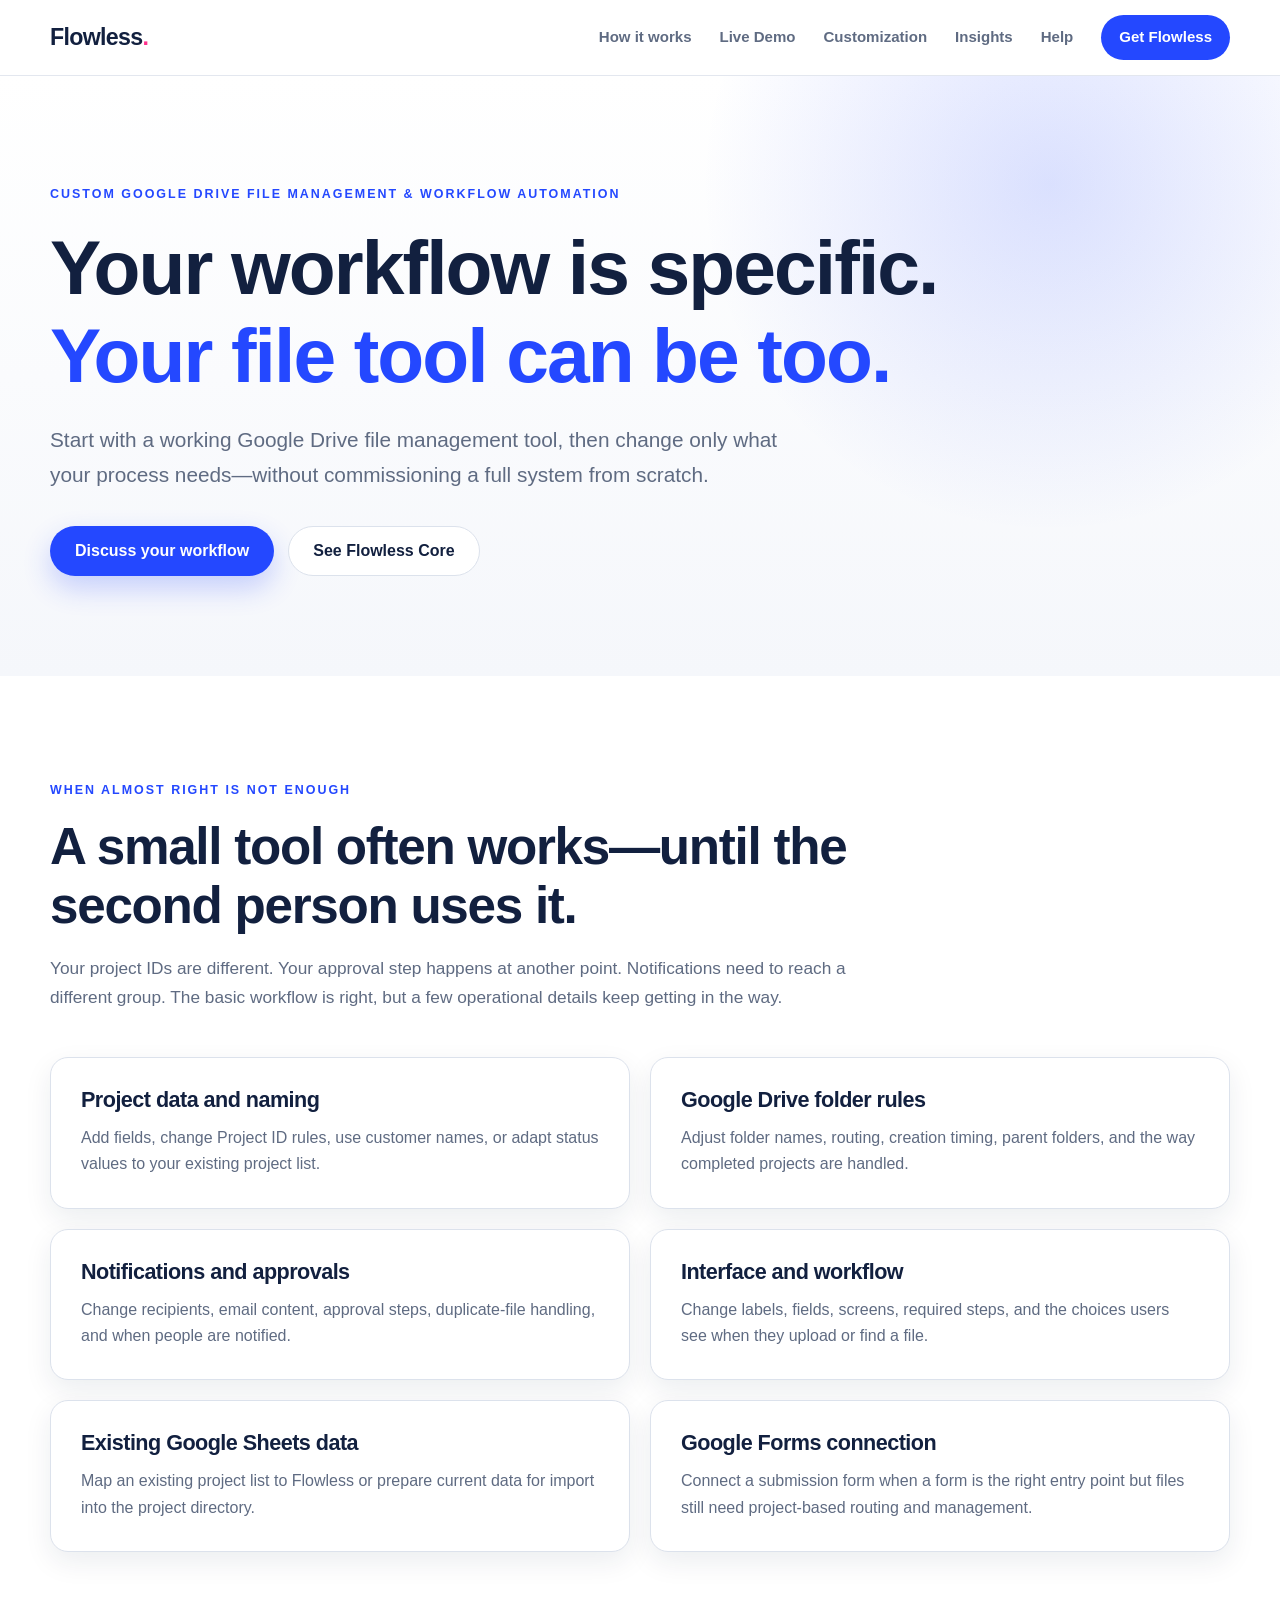
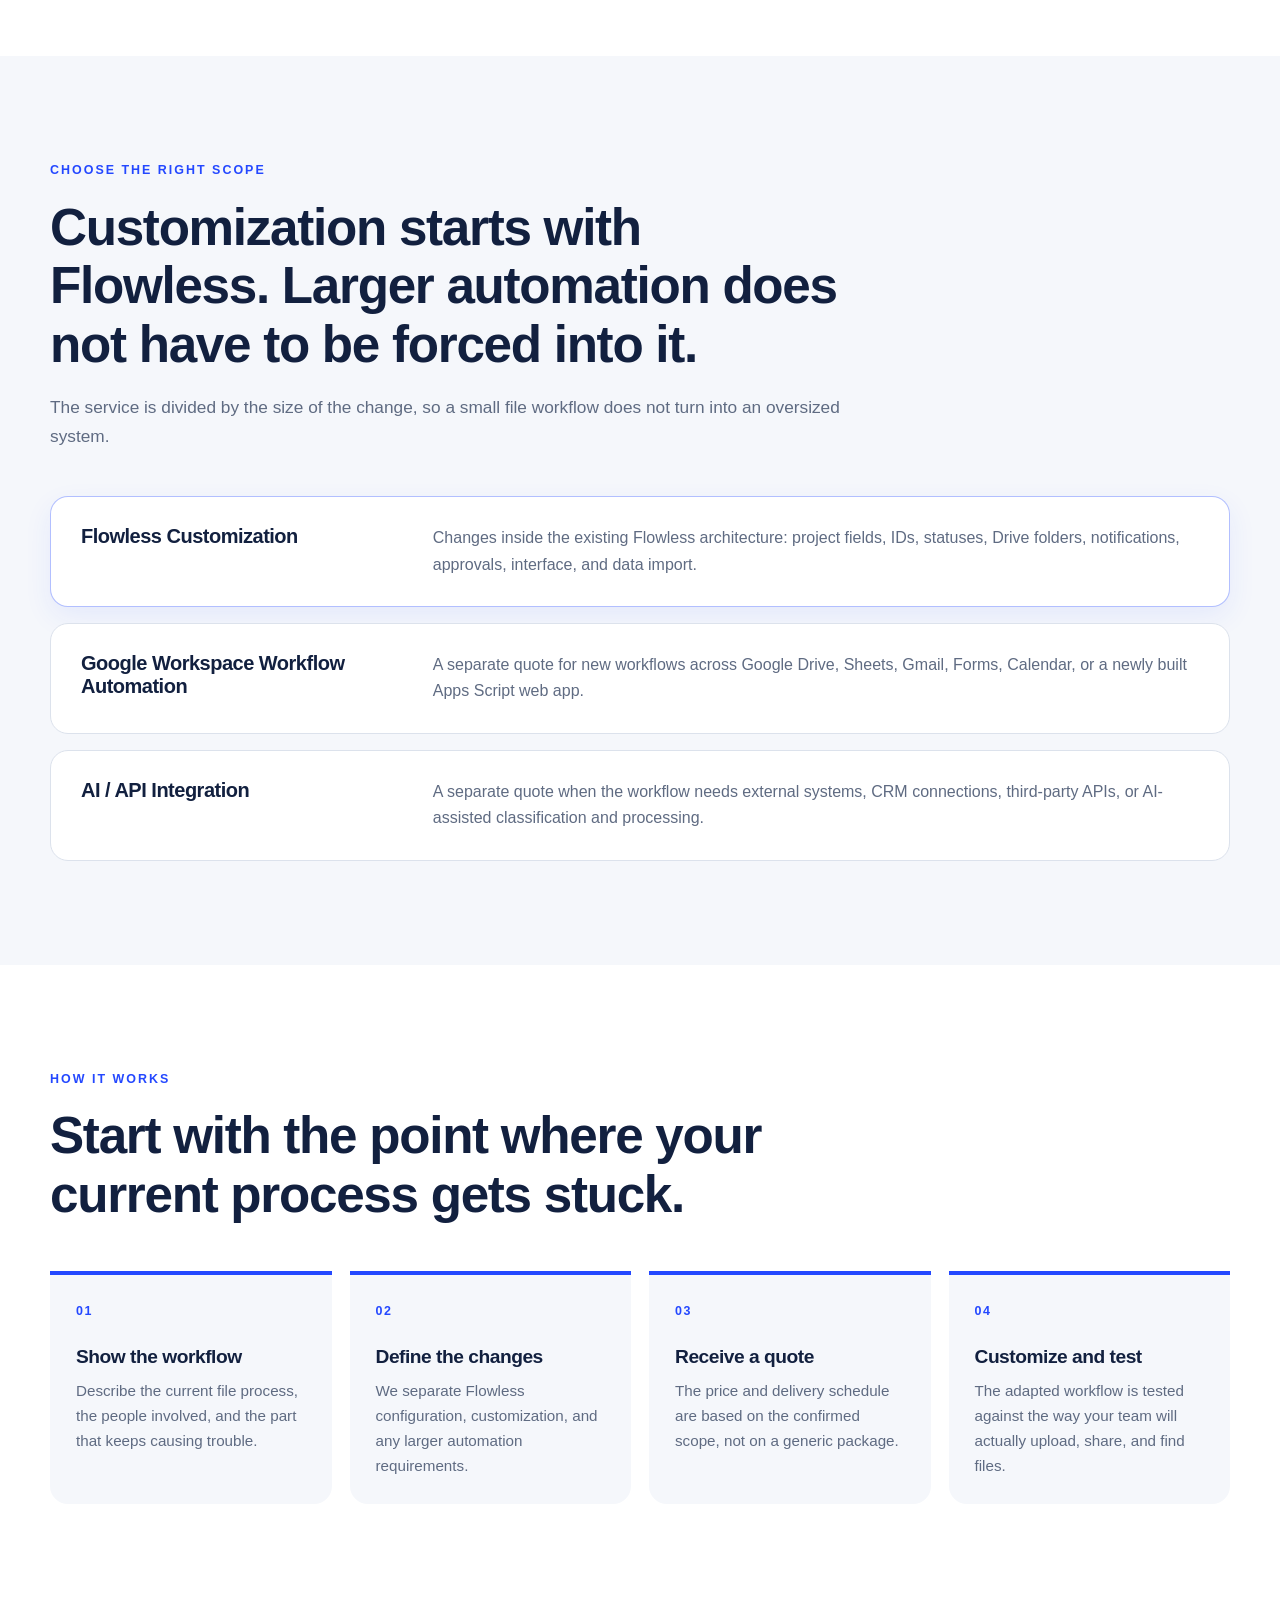
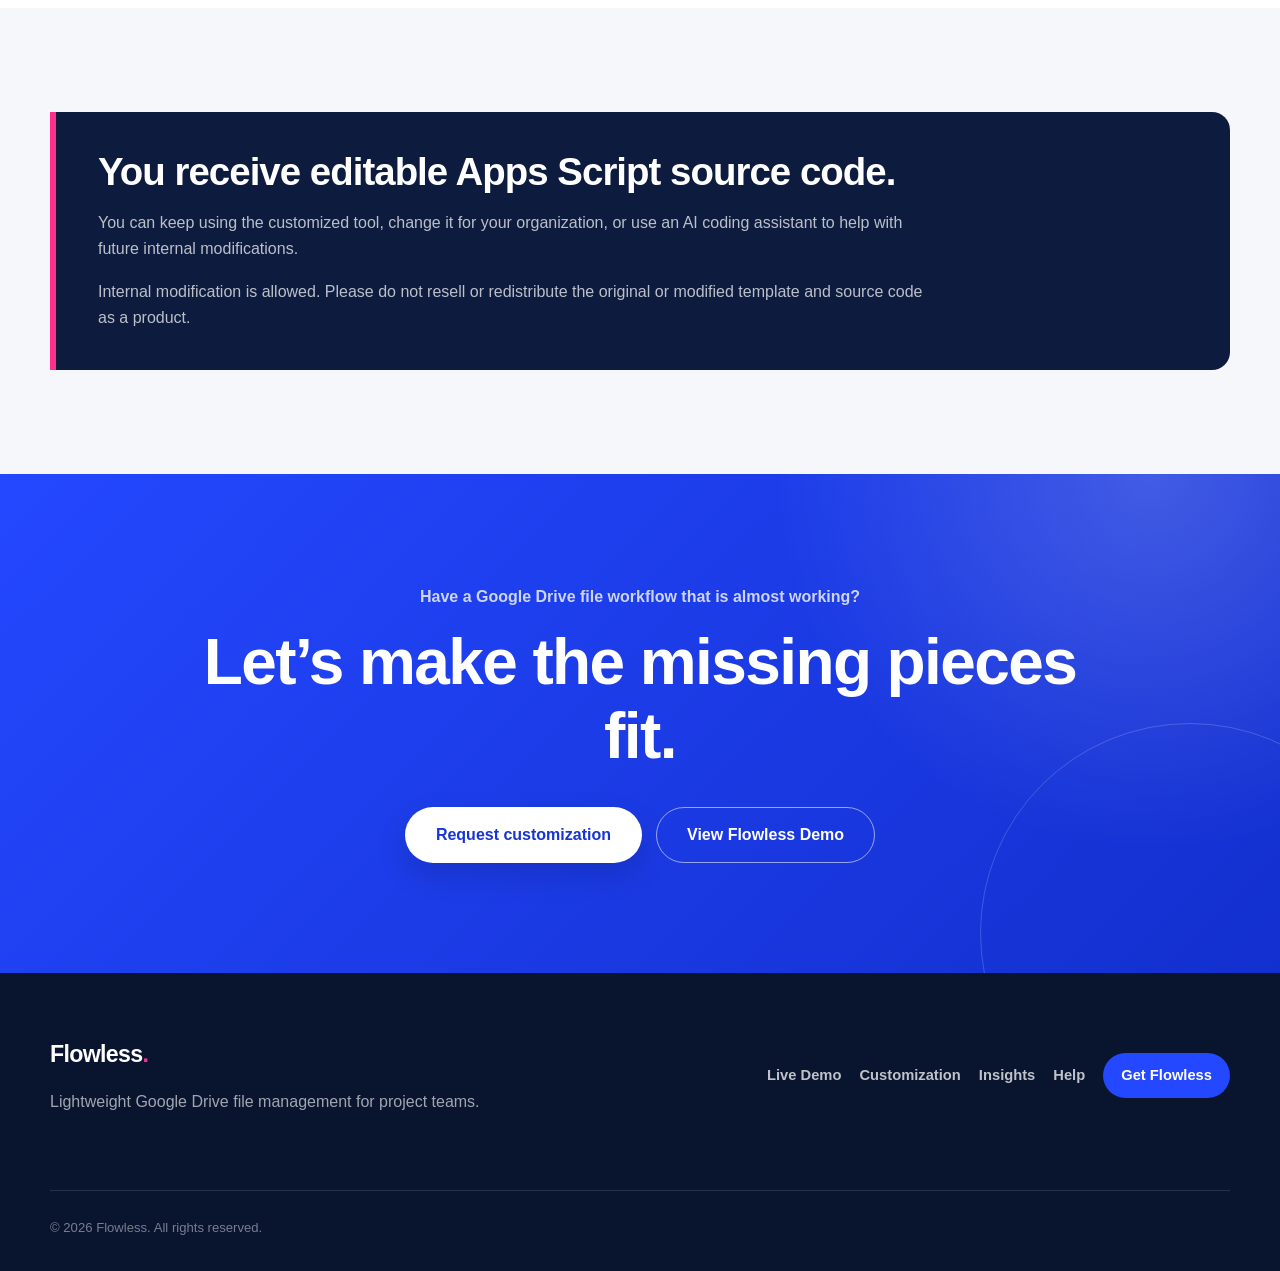
==== customization/index.html @ b099390b "Update index.html" ====
<!DOCTYPE html>
<html lang="en">
<head>
  <meta charset="UTF-8">
  <meta name="viewport" content="width=device-width, initial-scale=1.0">
  <meta name="description" content="Customize Flowless for your project IDs, folder structure, approval steps, notifications, and Google Workspace file workflow.">
  <meta property="og:title" content="Google Drive File Management Customization | Flowless">
  <meta property="og:description" content="Start with a working Google Drive file management tool and adapt it to the way your team works.">
  <meta property="og:type" content="website">
  <meta property="og:url" content="https://dq-9.github.io/flowless-site/customization/">
  <meta property="og:image" content="https://dq-9.github.io/flowless-site/images/og-image.png">
  <meta name="twitter:card" content="summary_large_image">
  <meta name="twitter:title" content="Google Drive File Management Customization | Flowless">
  <meta name="twitter:description" content="Adapt Flowless to your project data, folder rules, notifications, and approval steps.">
  <meta name="twitter:image" content="https://dq-9.github.io/flowless-site/images/og-image.png">
  <link rel="canonical" href="https://dq-9.github.io/flowless-site/customization/">
  <link rel="stylesheet" href="../css/style.css">
  <link rel="icon" type="image/png" sizes="32x32" href="../images/favicon-32.png">
  <link rel="icon" type="image/png" sizes="16x16" href="../images/favicon-16.png">
  <title>Custom Google Drive File Management &amp; Workflow Automation | Flowless</title>
</head>
<body>
  <header class="site-header">
    <div class="container header-inner">
      <a class="site-logo" href="../" aria-label="Flowless home">Flowless</a>
      <nav class="site-nav" aria-label="Main navigation">
        <a href="../#how-it-works">How it works</a>
        <a href="../demo/">Live Demo</a>
        <a href="./" aria-current="page">Customization</a>
        <a href="../insights/one-place-to-upload/">Insights</a>
        <a href="../help/">Help</a>
        <a class="nav-cta" href="https://flowlessapp.gumroad.com/l/flowless-v1" target="_blank" rel="noopener noreferrer">Get Flowless</a>
      </nav>
    </div>
  </header>

  <main>
    <section class="custom-hero">
      <div class="container">
        <p class="eyebrow">Custom Google Drive File Management &amp; Workflow Automation</p>
        <h1>Your workflow is specific.<br><span>Your file tool can be too.</span></h1>
        <p class="custom-hero-copy">
          Start with a working Google Drive file management tool, then change only what your process needs—without commissioning a full system from scratch.
        </p>
        <div class="hero-actions">
          <a class="button button-primary" href="https://docs.google.com/forms/d/e/1FAIpQLSenA9XQhorL8AsXYXGXHHgdKC8vaj6UW8YOBI3whgvIZ4mY9Q/viewform?usp=publish-editor" target="_blank" rel="noopener noreferrer">Discuss your workflow</a>
          <a class="button button-secondary" href="../#features">See Flowless Core</a>
        </div>
      </div>
    </section>

    <section class="custom-section">
      <div class="container">
        <div class="custom-intro">
          <p class="section-label">When almost right is not enough</p>
          <h2>A small tool often works—until the second person uses it.</h2>
          <p>
            Your project IDs are different. Your approval step happens at another point. Notifications need to reach a different group. The basic workflow is right, but a few operational details keep getting in the way.
          </p>
        </div>

        <div class="custom-grid">
          <article class="custom-card">
            <h3>Project data and naming</h3>
            <p>Add fields, change Project ID rules, use customer names, or adapt status values to your existing project list.</p>
          </article>
          <article class="custom-card">
            <h3>Google Drive folder rules</h3>
            <p>Adjust folder names, routing, creation timing, parent folders, and the way completed projects are handled.</p>
          </article>
          <article class="custom-card">
            <h3>Notifications and approvals</h3>
            <p>Change recipients, email content, approval steps, duplicate-file handling, and when people are notified.</p>
          </article>
          <article class="custom-card">
            <h3>Interface and workflow</h3>
            <p>Change labels, fields, screens, required steps, and the choices users see when they upload or find a file.</p>
          </article>
          <article class="custom-card">
            <h3>Existing Google Sheets data</h3>
            <p>Map an existing project list to Flowless or prepare current data for import into the project directory.</p>
          </article>
          <article class="custom-card">
            <h3>Google Forms connection</h3>
            <p>Connect a submission form when a form is the right entry point but files still need project-based routing and management.</p>
          </article>
        </div>
      </div>
    </section>

    <section class="custom-section custom-section-soft">
      <div class="container">
        <div class="custom-intro">
          <p class="section-label">Choose the right scope</p>
          <h2>Customization starts with Flowless. Larger automation does not have to be forced into it.</h2>
          <p>The service is divided by the size of the change, so a small file workflow does not turn into an oversized system.</p>
        </div>

        <div class="scope-list">
          <article class="scope-item scope-item-primary">
            <h3>Flowless Customization</h3>
            <p>Changes inside the existing Flowless architecture: project fields, IDs, statuses, Drive folders, notifications, approvals, interface, and data import.</p>
          </article>
          <article class="scope-item">
            <h3>Google Workspace Workflow Automation</h3>
            <p>A separate quote for new workflows across Google Drive, Sheets, Gmail, Forms, Calendar, or a newly built Apps Script web app.</p>
          </article>
          <article class="scope-item">
            <h3>AI / API Integration</h3>
            <p>A separate quote when the workflow needs external systems, CRM connections, third-party APIs, or AI-assisted classification and processing.</p>
          </article>
        </div>
      </div>
    </section>

    <section class="custom-section">
      <div class="container">
        <div class="custom-intro">
          <p class="section-label">How it works</p>
          <h2>Start with the point where your current process gets stuck.</h2>
        </div>

        <ol class="process-list">
          <li>
            <span>01</span>
            <h3>Show the workflow</h3>
            <p>Describe the current file process, the people involved, and the part that keeps causing trouble.</p>
          </li>
          <li>
            <span>02</span>
            <h3>Define the changes</h3>
            <p>We separate Flowless configuration, customization, and any larger automation requirements.</p>
          </li>
          <li>
            <span>03</span>
            <h3>Receive a quote</h3>
            <p>The price and delivery schedule are based on the confirmed scope, not on a generic package.</p>
          </li>
          <li>
            <span>04</span>
            <h3>Customize and test</h3>
            <p>The adapted workflow is tested against the way your team will actually upload, share, and find files.</p>
          </li>
        </ol>
      </div>
    </section>

    <section class="custom-section custom-section-soft">
      <div class="container">
        <div class="source-note">
          <h2>You receive editable Apps Script source code.</h2>
          <p>
            You can keep using the customized tool, change it for your organization, or use an AI coding assistant to help with future internal modifications.
          </p>
          <p>
            Internal modification is allowed. Please do not resell or redistribute the original or modified template and source code as a product.
          </p>
        </div>
      </div>
    </section>

    <section class="cta-section">
      <div class="container cta-inner">
        <p>Have a Google Drive file workflow that is almost working?</p>
        <h2>Let’s make the missing pieces fit.</h2>
        <div class="cta-actions">
          <a class="button button-light" href="https://docs.google.com/forms/d/e/1FAIpQLSenA9XQhorL8AsXYXGXHHgdKC8vaj6UW8YOBI3whgvIZ4mY9Q/viewform?usp=publish-editor" target="_blank" rel="noopener noreferrer">Request customization</a>
          <a class="button button-outline-light" href="../demo/">View Flowless Demo</a>
        </div>
      </div>
    </section>
  </main>

  <footer class="site-footer">
    <div class="container footer-inner">
      <div>
        <a class="footer-logo" href="../">Flowless</a>
        <p>Lightweight Google Drive file management for project teams.</p>
      </div>
      <div class="footer-links" aria-label="Footer navigation">
        <a href="../demo/">Live Demo</a>
        <a href="./">Customization</a>
        <a href="../insights/one-place-to-upload/">Insights</a>
        <a href="../help/">Help</a>
        <a class="nav-cta" href="https://flowlessapp.gumroad.com/l/flowless-v1" target="_blank" rel="noopener noreferrer">Get Flowless</a>
      </div>
      <p class="copyright">&copy; <span id="current-year"></span> Flowless. All rights reserved.</p>
    </div>
  </footer>

  <script>
    document.getElementById('current-year').textContent = new Date().getFullYear();
  </script>
</body>
</html>
---- css/style.css ----
/* =========================================================
   Flowless Landing Page
   ========================================================= */

:root {
  --color-bg: #ffffff;
  --color-bg-soft: #f5f7fb;
  --color-bg-dark: #0d1b3e;

  --color-text: #12203f;
  --color-text-soft: #5f6b82;
  --color-border: #dce2ec;

  --color-primary: #2448ff;
  --color-primary-dark: #1734d6;
  --color-accent: #ff2f8b;

  --color-white: #ffffff;

  --shadow-soft: 0 16px 40px rgba(18, 32, 63, 0.09);
  --shadow-card: 0 10px 28px rgba(18, 32, 63, 0.08);
  --shadow-hover: 0 18px 45px rgba(18, 32, 63, 0.14);

  --radius-small: 10px;
  --radius-medium: 18px;
  --radius-large: 28px;

  --container-width: 1180px;
  --header-height: 76px;
}


/* =========================================================
   Reset
   ========================================================= */

*,
*::before,
*::after {
  box-sizing: border-box;
}

html {
  scroll-behavior: smooth;
  scroll-padding-top: calc(var(--header-height) + 20px);
}

body {
  margin: 0;
  min-width: 320px;
  background: var(--color-bg);
  color: var(--color-text);
  font-family:
    Inter,
    "Segoe UI",
    Roboto,
    Helvetica,
    Arial,
    sans-serif;
  font-size: 16px;
  line-height: 1.65;
  -webkit-font-smoothing: antialiased;
  text-rendering: optimizeLegibility;
}

img {
  display: block;
  max-width: 100%;
}

a {
  color: inherit;
  text-decoration: none;
}

button,
input,
textarea,
select {
  font: inherit;
}

h1,
h2,
h3,
p,
blockquote {
  margin-top: 0;
}

h1,
h2,
h3 {
  line-height: 1.15;
  letter-spacing: -0.025em;
}

section {
  position: relative;
}


/* =========================================================
   Shared layout
   ========================================================= */

.container {
  width: min(calc(100% - 40px), var(--container-width));
  margin-inline: auto;
}

.narrow-container {
  max-width: 860px;
}

.section-heading {
  max-width: 760px;
  margin-bottom: 48px;
}

.section-heading h2 {
  margin-bottom: 18px;
  font-size: clamp(2rem, 4vw, 3.25rem);
}

.section-heading > p:last-child {
  max-width: 680px;
  margin-bottom: 0;
  color: var(--color-text-soft);
  font-size: 1.08rem;
}

.section-label,
.eyebrow {
  margin-bottom: 18px;
  color: var(--color-primary);
  font-size: 0.78rem;
  font-weight: 800;
  letter-spacing: 0.16em;
  text-transform: uppercase;
}


/* =========================================================
   Buttons
   ========================================================= */

.button {
  display: inline-flex;
  align-items: center;
  justify-content: center;
  min-height: 50px;
  padding: 12px 24px;
  border: 1px solid transparent;
  border-radius: 999px;
  font-weight: 750;
  line-height: 1;
  transition:
    transform 180ms ease,
    background-color 180ms ease,
    border-color 180ms ease,
    box-shadow 180ms ease;
}

.button:hover {
  transform: translateY(-2px);
}

.button:focus-visible,
.site-nav a:focus-visible,
.demo-thumbnail:focus-visible,
.footer-links a:focus-visible {
  outline: 3px solid rgba(36, 72, 255, 0.28);
  outline-offset: 4px;
}

.button-primary {
  background: var(--color-primary);
  color: var(--color-white);
  box-shadow: 0 12px 28px rgba(36, 72, 255, 0.24);
}

.button-primary:hover {
  background: var(--color-primary-dark);
  box-shadow: 0 16px 34px rgba(36, 72, 255, 0.3);
}

.button-secondary {
  border-color: var(--color-border);
  background: var(--color-white);
  color: var(--color-text);
}

.button-secondary:hover {
  border-color: var(--color-primary);
  color: var(--color-primary);
}

.button-light {
  background: var(--color-white);
  color: var(--color-primary-dark);
  box-shadow: 0 12px 30px rgba(0, 0, 0, 0.14);
}

.button-light:hover {
  background: #f3f5ff;
}

.button-outline-light {
  border-color: rgba(255, 255, 255, 0.55);
  color: var(--color-white);
}

.button-outline-light:hover {
  border-color: var(--color-white);
  background: rgba(255, 255, 255, 0.1);
}


/* =========================================================
   Header
   ========================================================= */

.site-header {
  position: sticky;
  z-index: 1000;
  top: 0;
  height: var(--header-height);
  border-bottom: 1px solid rgba(220, 226, 236, 0.8);
  background: rgba(255, 255, 255, 0.9);
  backdrop-filter: blur(16px);
}

.header-inner {
  display: flex;
  align-items: center;
  justify-content: space-between;
  height: 100%;
}

.site-logo,
.footer-logo {
  font-size: 1.45rem;
  font-weight: 650;
  letter-spacing: -0.03em;
}

.site-logo::after,
.footer-logo::after {
  content: ".";
  color: var(--color-accent);
}

.site-nav {
  display: flex;
  align-items: center;
  gap: 28px;
}

.site-nav a {
  color: var(--color-text-soft);
  font-size: 0.94rem;
  font-weight: 650;
  transition: color 180ms ease;
}

.site-nav a:hover {
  color: var(--color-primary);
}

.site-nav .nav-cta {
  padding: 10px 18px;
  border-radius: 999px;
  background: var(--color-primary);
  color: var(--color-white);
}

.site-nav .nav-cta:hover {
  background: var(--color-primary-dark);
  color: var(--color-white);
}


/* =========================================================
   Hero
   ========================================================= */

.hero {
  overflow: hidden;
  padding: 116px 0 108px;
  background:
    radial-gradient(
      circle at 80% 18%,
      rgba(36, 72, 255, 0.14),
      transparent 30%
    ),
    radial-gradient(
      circle at 20% 82%,
      rgba(255, 47, 139, 0.08),
      transparent 27%
    ),
    linear-gradient(180deg, #ffffff 0%, #f8f9fd 100%);
}

.hero::before {
  content: "";
  position: absolute;
  top: 80px;
  right: -90px;
  width: 340px;
  height: 340px;
  border: 1px solid rgba(36, 72, 255, 0.14);
  border-radius: 50%;
}

.hero-inner {
  position: relative;
  z-index: 1;
}

.hero h1 {
  max-width: 980px;
  margin-bottom: 26px;
  font-size: clamp(3rem, 6.2vw, 5.8rem);
  font-weight: 850;
}

.hero h1 span {
  display: block;
  color: var(--color-primary);
}

.hero-description {
  max-width: 660px;
  margin-bottom: 34px;
  color: var(--color-text-soft);
  font-size: clamp(1.1rem, 2vw, 1.35rem);
}

.hero-actions {
  display: flex;
  flex-wrap: wrap;
  gap: 14px;
}


/* =========================================================
   Problem section
   ========================================================= */

.problem-section {
  padding: 108px 0;
}

.problem-section .section-label {
  color: var(--color-accent);
}

.simple-workflow {
  display: grid;
  grid-template-columns: repeat(3, 1fr);
  gap: 14px;
  margin: 28px 0 40px;
}

.simple-workflow span {
  display: flex;
  align-items: center;
  justify-content: center;
  min-height: 86px;
  padding: 18px;
  border: 1px solid var(--color-border);
  border-radius: var(--radius-medium);
  background: var(--color-bg-soft);
  font-weight: 750;
  text-align: center;
}

.problem-intro {
  margin-bottom: 30px;
  font-size: clamp(1.8rem, 3vw, 2.6rem);
  font-weight: 800;
}

.problem-content {
  padding: 34px;
  border-left: 5px solid var(--color-primary);
  border-radius: 0 var(--radius-medium) var(--radius-medium) 0;
  background: var(--color-bg-soft);
}

.problem-content > p {
  margin-bottom: 20px;
  color: var(--color-text-soft);
  font-weight: 700;
}

.problem-quotes {
  display: grid;
  gap: 12px;
}

.problem-quotes blockquote {
  margin-bottom: 0;
  color: var(--color-text);
  font-size: clamp(1.25rem, 2.5vw, 1.8rem);
  font-weight: 780;
}


/* =========================================================
   Workflow
   ========================================================= */

.workflow-section {
  padding: 100px 0;
  background: var(--color-bg-dark);
  color: var(--color-white);
}

.workflow-section h2 {
  max-width: 760px;
  margin-bottom: 52px;
  font-size: clamp(2rem, 4vw, 3.6rem);
}

.workflow {
  display: grid;
  grid-template-columns:
    minmax(130px, 1fr)
    auto
    minmax(130px, 1fr)
    auto
    minmax(130px, 1fr)
    auto
    minmax(130px, 1fr);
  align-items: stretch;
  gap: 22px;
}

.workflow-step {
  display: flex;
  min-height: 170px;
  flex-direction: column;
  justify-content: flex-start;
  padding: 24px;
  border: 1px solid rgba(255, 255, 255, 0.14);
  border-radius: var(--radius-medium);
  background: rgba(255, 255, 255, 0.06);
}

.workflow-step strong {
  display: block;
  margin: 8px 0 10px;
  font-size: 1.35rem;
}

.workflow-step p {
  margin: 0;
  line-height: 1.45;
}

.workflow-number {
  color: #8ea3ff;
  font-size: 0.78rem;
  font-weight: 800;
  letter-spacing: 0.12em;
}

.workflow-arrow {
  color: rgba(255, 255, 255, 0.48);
  font-size: 1.6rem;
}


/* =========================================================
   How it works
   ========================================================= */

.how-it-works-section {
  padding: 112px 0;
  background: var(--color-bg-soft);
}

.steps-list {
  display: grid;
  grid-template-columns: repeat(2, 1fr);
  gap: 18px;
  margin: 0;
  padding: 0;
  list-style: none;
}

.step-card {
  display: flex;
  gap: 20px;
  min-height: 180px;
  padding: 28px;
  border: 1px solid var(--color-border);
  border-radius: var(--radius-medium);
  background: var(--color-white);
  box-shadow: var(--shadow-card);
}

.step-card:last-child {
  grid-column: 1 / -1;
}

.step-number {
  display: inline-flex;
  flex: 0 0 48px;
  align-items: center;
  justify-content: center;
  width: 48px;
  height: 48px;
  border-radius: 50%;
  background: var(--color-primary);
  color: var(--color-white);
  font-size: 0.92rem;
  font-weight: 800;
}

.step-card h3 {
  margin-bottom: 10px;
  font-size: 1.25rem;
}

.step-card p {
  margin-bottom: 0;
  color: var(--color-text-soft);
}


/* =========================================================
   Demo section
   ========================================================= */

.demo-section {
  padding: 112px 0;
}

.demo-grid {
  display: grid;
  grid-template-columns: repeat(2, minmax(0, 1fr));
  gap: 28px;
  align-items: start;
}

.demo-card {
  overflow: hidden;
  border: 1px solid var(--color-border);
  border-radius: var(--radius-large);
  background: var(--color-white);
  box-shadow: var(--shadow-card);
  transition:
    transform 200ms ease,
    box-shadow 200ms ease;
}

.demo-card:hover {
  transform: translateY(-4px);
  box-shadow: var(--shadow-hover);
}

.demo-card-wide {
  grid-column: 1 / -1;
}

.demo-card-copy {
  padding: 28px 30px 22px;
}

.demo-card-copy h3 {
  margin-bottom: 10px;
  font-size: clamp(1.3rem, 2vw, 1.75rem);
}

.demo-card-copy p {
  margin-bottom: 0;
  color: var(--color-text-soft);
}

.demo-thumbnail {
  position: relative;
  display: flex;
  align-items: center;
  justify-content: center;
  min-height: 420px;
  padding: 32px 24px 72px;
  border-top: 1px solid var(--color-border);
  background: #eef1f7;
}

.demo-card-wide .demo-thumbnail {
  min-height: 500px;
}

.demo-thumbnail img {
  display: block;
  width: 100%;
  max-width: 540px;
  height: auto;
  max-height: 420px;
  object-fit: contain;
  object-position: center top;
  border-radius: 14px;
  box-shadow: 0 12px 28px rgba(18, 32, 63, 0.12);
  transition:
    transform 280ms ease,
    filter 280ms ease;
}

.demo-card-wide .demo-thumbnail img {
  max-width: 900px;
  max-height: 460px;
}

.demo-thumbnail::after {
  content: "";
  position: absolute;
  inset: 0;
  background: rgba(13, 27, 62, 0);
  transition: background 220ms ease;
  pointer-events: none;
}

.demo-thumbnail:hover img {
  transform: scale(1.015);
  filter: brightness(0.92);
}

.demo-thumbnail:hover::after {
  background: rgba(13, 27, 62, 0.06);
}

.play-button {
  position: absolute;
  z-index: 2;
  top: 50%;
  left: 50%;
  display: grid;
  width: 72px;
  height: 72px;
  transform: translate(-50%, -50%);
  place-items: center;
  border: 5px solid rgba(255, 255, 255, 0.75);
  border-radius: 50%;
  background: var(--color-primary);
  color: var(--color-white);
  box-shadow: 0 12px 30px rgba(13, 27, 62, 0.26);
  transition:
    transform 200ms ease,
    background-color 200ms ease;
}

.play-button span {
  margin-left: 4px;
  font-size: 1.4rem;
}

.demo-thumbnail:hover .play-button {
  transform: translate(-50%, -50%) scale(1.08);
  background: var(--color-primary-dark);
}

/* =========================================================
   Features
   ========================================================= */

.features-section {
  padding: 112px 0;
  background: var(--color-bg-soft);
}

.features-grid {
  display: grid;
  grid-template-columns: repeat(2, 1fr);
  gap: 20px;
}

.feature-card {
  position: relative;
  min-height: 240px;
  padding: 32px;
  border: 1px solid var(--color-border);
  border-radius: var(--radius-medium);
  background: var(--color-white);
  box-shadow: var(--shadow-card);
}

.feature-number {
  display: inline-block;
  margin-bottom: 50px;
  color: var(--color-primary);
  font-size: 0.78rem;
  font-weight: 850;
  letter-spacing: 0.13em;
}

.feature-card h3 {
  margin-bottom: 12px;
  font-size: 1.4rem;
}

.feature-card p {
  max-width: 440px;
  margin-bottom: 0;
  color: var(--color-text-soft);
}


/* =========================================================
   Featured insight
   ========================================================= */

.insight-section {
  padding: 96px 0;
}

.insight-card {
  display: grid;
  grid-template-columns: minmax(0, 1fr) auto;
  gap: 48px;
  align-items: center;
  padding: 46px 50px;
  border: 1px solid var(--color-border);
  border-radius: var(--radius-large);
  background: var(--color-bg-soft);
}

.insight-card h2 {
  max-width: 820px;
  margin-bottom: 16px;
  font-size: clamp(1.8rem, 3.5vw, 3rem);
}

.insight-card p:last-child {
  max-width: 720px;
  margin-bottom: 0;
  color: var(--color-text-soft);
}

.insight-card .button {
  white-space: nowrap;
}


/* =========================================================
   Article pages
   ========================================================= */

.article-page {
  background: linear-gradient(180deg, #f8f9fd 0, #fff 440px);
}

.article-shell {
  width: min(calc(100% - 40px), 920px);
  margin-inline: auto;
  padding: 84px 0 110px;
}

.article-tools {
  display: flex;
  align-items: center;
  justify-content: space-between;
  gap: 20px;
  margin-bottom: 48px;
}

.article-back,
.language-switch {
  color: var(--color-primary);
  font-size: 0.92rem;
  font-weight: 750;
}

.article-back:hover,
.language-switch:hover {
  color: var(--color-primary-dark);
}

.article-header {
  max-width: 840px;
  margin-bottom: 56px;
  padding-bottom: 48px;
  border-bottom: 1px solid var(--color-border);
}

.article-header h1 {
  margin-bottom: 24px;
  font-size: clamp(2.6rem, 6vw, 5rem);
}

.article-lead {
  max-width: 760px;
  margin-bottom: 0;
  color: var(--color-text-soft);
  font-size: clamp(1.05rem, 2vw, 1.24rem);
}

.article-body {
  max-width: 760px;
  margin-inline: auto;
  font-size: 1.06rem;
}

.article-body h2 {
  margin: 64px 0 22px;
  font-size: clamp(1.7rem, 3.5vw, 2.35rem);
}

.article-body p,
.article-body ul,
.article-body ol,
.article-body blockquote,
.article-body table {
  margin-bottom: 24px;
}

.article-body li + li {
  margin-top: 7px;
}

.article-body strong {
  color: var(--color-text);
}

.article-body blockquote {
  margin-left: 0;
  padding: 22px 26px;
  border-left: 5px solid var(--color-primary);
  border-radius: 0 var(--radius-small) var(--radius-small) 0;
  background: var(--color-bg-soft);
  color: var(--color-text);
  font-weight: 680;
}

.article-body blockquote p:last-child {
  margin-bottom: 0;
}

.article-body code {
  padding: 0.15em 0.4em;
  border-radius: 6px;
  background: #edf0f7;
  font-size: 0.9em;
}

.article-body table {
  width: 100%;
  border-collapse: collapse;
  font-size: 0.96rem;
}

.article-body th,
.article-body td {
  padding: 13px 15px;
  border: 1px solid var(--color-border);
  text-align: left;
  vertical-align: top;
}

.article-body th {
  background: var(--color-bg-soft);
}

.article-body hr {
  margin: 64px 0 34px;
  border: 0;
  border-top: 1px solid var(--color-border);
}

.article-body a {
  color: var(--color-primary);
  font-weight: 700;
  text-decoration: underline;
  text-underline-offset: 3px;
}

.article-cta {
  margin-top: 64px;
  padding: 34px;
  border-radius: var(--radius-medium);
  background: var(--color-bg-dark);
  color: var(--color-white);
}

.article-cta strong {
  display: block;
  margin-bottom: 8px;
  color: var(--color-white);
  font-size: 1.35rem;
}

.article-cta p {
  color: rgba(255, 255, 255, 0.72);
}

.article-cta-actions {
  display: flex;
  flex-wrap: wrap;
  gap: 12px;
  margin-top: 24px;
}

.article-cta .button {
  text-decoration: none;
}

.article-cta .button-secondary {
  border-color: rgba(255, 255, 255, 0.35);
  background: transparent;
  color: var(--color-white);
}


/* =========================================================
   CTA
   ========================================================= */

.cta-section {
  overflow: hidden;
  padding: 110px 0;
  background:
    radial-gradient(
      circle at 90% 0%,
      rgba(255, 255, 255, 0.18),
      transparent 30%
    ),
    linear-gradient(135deg, #2448ff 0%, #132fce 100%);
  color: var(--color-white);
}

.cta-section::before {
  content: "";
  position: absolute;
  right: -120px;
  bottom: -170px;
  width: 420px;
  height: 420px;
  border: 1px solid rgba(255, 255, 255, 0.18);
  border-radius: 50%;
}

.cta-inner {
  position: relative;
  z-index: 1;
  max-width: 900px;
  text-align: center;
}

.cta-inner > p {
  margin-bottom: 16px;
  color: rgba(255, 255, 255, 0.78);
  font-weight: 750;
}

.cta-inner h2 {
  margin-bottom: 34px;
  font-size: clamp(2.2rem, 5vw, 4.6rem);
}

.cta-section .button {
  min-height: 56px;
  padding: 16px 30px;
  font-size: 1rem;
}

.cta-actions {
  display: flex;
  flex-wrap: wrap;
  justify-content: center;
  gap: 14px;
}


/* =========================================================
   Customization page
   ========================================================= */

.custom-hero {
  overflow: hidden;
  padding: 108px 0 100px;
  background:
    radial-gradient(circle at 82% 18%, rgba(36, 72, 255, 0.16), transparent 30%),
    linear-gradient(180deg, #ffffff 0%, #f5f7fb 100%);
}

.custom-hero h1 {
  max-width: 980px;
  margin-bottom: 24px;
  font-size: clamp(3rem, 6vw, 5.4rem);
}

.custom-hero h1 span {
  color: var(--color-primary);
}

.custom-hero-copy {
  max-width: 760px;
  margin-bottom: 34px;
  color: var(--color-text-soft);
  font-size: clamp(1.1rem, 2vw, 1.3rem);
}

.custom-section {
  padding: 104px 0;
}

.custom-section-soft {
  background: var(--color-bg-soft);
}

.custom-intro {
  max-width: 820px;
  margin-bottom: 46px;
}

.custom-intro h2 {
  margin-bottom: 18px;
  font-size: clamp(2rem, 4vw, 3.2rem);
}

.custom-intro > p:last-child {
  margin-bottom: 0;
  color: var(--color-text-soft);
  font-size: 1.08rem;
}

.custom-grid {
  display: grid;
  grid-template-columns: repeat(2, minmax(0, 1fr));
  gap: 20px;
}

.custom-card {
  padding: 30px;
  border: 1px solid var(--color-border);
  border-radius: var(--radius-medium);
  background: var(--color-white);
  box-shadow: var(--shadow-card);
}

.custom-card h3 {
  margin-bottom: 12px;
  font-size: 1.35rem;
}

.custom-card p {
  margin-bottom: 0;
  color: var(--color-text-soft);
}

.scope-list {
  display: grid;
  gap: 16px;
}

.scope-item {
  display: grid;
  grid-template-columns: minmax(190px, 0.42fr) 1fr;
  gap: 30px;
  padding: 28px 30px;
  border: 1px solid var(--color-border);
  border-radius: var(--radius-medium);
  background: var(--color-white);
}

.scope-item h3 {
  margin-bottom: 0;
  font-size: 1.25rem;
}

.scope-item p {
  margin-bottom: 0;
  color: var(--color-text-soft);
}

.scope-item-primary {
  border-color: rgba(36, 72, 255, 0.35);
  box-shadow: 0 10px 28px rgba(36, 72, 255, 0.08);
}

.process-list {
  display: grid;
  grid-template-columns: repeat(4, minmax(0, 1fr));
  gap: 18px;
  margin: 0;
  padding: 0;
  list-style: none;
}

.process-list li {
  padding: 26px;
  border-top: 4px solid var(--color-primary);
  border-radius: 0 0 var(--radius-medium) var(--radius-medium);
  background: var(--color-bg-soft);
}

.process-list span {
  display: block;
  margin-bottom: 24px;
  color: var(--color-primary);
  font-size: 0.78rem;
  font-weight: 850;
  letter-spacing: 0.12em;
}

.process-list h3 {
  margin-bottom: 10px;
  font-size: 1.2rem;
}

.process-list p {
  margin-bottom: 0;
  color: var(--color-text-soft);
  font-size: 0.95rem;
}

.source-note {
  padding: 38px 42px;
  border-left: 6px solid var(--color-accent);
  border-radius: 0 var(--radius-medium) var(--radius-medium) 0;
  background: var(--color-bg-dark);
  color: var(--color-white);
}

.source-note h2 {
  margin-bottom: 16px;
  font-size: clamp(1.8rem, 3vw, 2.6rem);
}

.source-note p {
  max-width: 840px;
  color: rgba(255, 255, 255, 0.72);
}

.source-note p:last-child {
  margin-bottom: 0;
}

/* =========================================================
   Footer
   ========================================================= */

.site-footer {
  padding: 62px 0 32px;
  background: #09142f;
  color: var(--color-white);
}

.footer-inner {
  display: grid;
  grid-template-columns: 1fr auto;
  gap: 40px;
}

.footer-logo {
  display: inline-block;
  margin-bottom: 16px;
  color: var(--color-white);
}

.footer-inner > div:first-child p {
  max-width: 430px;
  margin-bottom: 0;
  color: rgba(255, 255, 255, 0.62);
}

.footer-links {
  display: flex;
  align-items: center;
  justify-content: flex-end;
  gap: 18px;
}

.footer-links a {
  color: rgba(255, 255, 255, 0.74);
  font-size: 0.92rem;
  font-weight: 650;
  white-space: nowrap;
  transition: color 180ms ease;
}

.footer-links a:hover {
  color: var(--color-white);
}

.footer-links .nav-cta {
  padding: 10px 18px;
  border-radius: 999px;
  background: var(--color-primary);
  color: var(--color-white);
}

.footer-links .nav-cta:hover {
  background: var(--color-primary-dark);
  color: var(--color-white);
}


.copyright {
  grid-column: 1 / -1;
  margin: 34px 0 0;
  padding-top: 26px;
  border-top: 1px solid rgba(255, 255, 255, 0.12);
  color: rgba(255, 255, 255, 0.45);
  font-size: 0.82rem;
}


/* =========================================================
   Responsive: tablet
   ========================================================= */

@media (max-width: 900px) {
  :root {
    --header-height: 68px;
  }

  .site-nav {
    gap: 16px;
  }

  .site-nav a:not(.nav-cta) {
    display: none;
  }

  .hero {
    padding: 90px 0 86px;
  }

  .simple-workflow {
    grid-template-columns: 1fr;
  }

  .workflow {
    grid-template-columns: 1fr;
    gap: 12px;
  }

  .workflow-step {
    min-height: 110px;
  }

  .workflow-arrow {
    transform: rotate(90deg);
    text-align: center;
  }

  .steps-list,
  .demo-grid,
  .features-grid {
    grid-template-columns: 1fr;
  }

  .step-card:last-child,
  .demo-card-wide {
    grid-column: auto;
  }

  .footer-inner {
    grid-template-columns: 1fr auto;
  }

  .footer-links {
    justify-content: flex-start;
  }

  .copyright {
    grid-column: auto;
  }

  .insight-card {
    grid-template-columns: 1fr;
    gap: 28px;
  }

  .insight-card .button {
    justify-self: start;
  }

  .custom-grid,
  .process-list {
    grid-template-columns: 1fr 1fr;
  }
}
@media (max-width: 600px) {
  .demo-thumbnail,
  .demo-card-wide .demo-thumbnail {
    min-height: 0;
    padding: 28px 20px;
  }

  .demo-thumbnail img,
  .demo-card-wide .demo-thumbnail img {
    width: 100%;
    max-width: 100%;
    max-height: none;
  }
  
}

@media (max-width: 600px) {
  .feature-card {
    min-height: 0;
    padding: 24px;
  }

  .feature-number {
    margin-bottom: 24px;
  }
}

@media (max-width: 600px) {
  :root {
    --header-height: 60px;
  }

  .site-logo {
    font-size: 1.15rem;
  }

  .site-nav .nav-cta {
    padding: 8px 13px;
    font-size: 0.8rem;
  }
}

@media (max-width: 600px) {
  .problem-section,
  .workflow-section,
  .how-it-works-section,
  .demo-section,
  .features-section,
  .insight-section,
  .custom-section,
  .cta-section {
    padding: 56px 0;
  }

  .simple-workflow {
    gap: 12px;
    margin: 22px 0 30px;
  }

  .simple-workflow span {
    min-height: 64px;
    padding: 12px 16px;
  }
}

@media (max-width: 600px) {
  .step-card {
    gap: 16px;
    min-height: auto;
    padding: 20px;
  }

  .step-number {
    flex: 0 0 42px;
    width: 42px;
    height: 42px;
  }
}



/* =========================================================
   Responsive: mobile
   ========================================================= */

@media (max-width: 600px) {
  .container {
    width: min(calc(100% - 28px), var(--container-width));
  }

  .site-logo {
    font-size: 1rem;
  }

  .site-nav .nav-cta {
    padding: 9px 14px;
    font-size: 0.84rem;
  }

  .hero {
    padding: 72px 0 74px;
  }

  .hero h1 {
    font-size: clamp(2.6rem, 13vw, 4.4rem);
  }

  .hero-description {
    font-size: 1.05rem;
  }

  .hero-actions {
    flex-direction: column;
  }

  .hero-actions .button {
    width: 100%;
  }

  .problem-section,
  .workflow-section,
  .how-it-works-section,
  .demo-section,
  .features-section,
  .cta-section {
    padding: 78px 0;
  }

  .problem-content {
    padding: 24px;
  }

  .step-card {
    min-height: auto;
    padding: 22px;
  }

  .step-number {
    flex-basis: 42px;
    width: 42px;
    height: 42px;
  }

  .demo-card {
    border-radius: var(--radius-medium);
  }

  .demo-card-copy {
    padding: 24px 22px 18px;
  }

  .play-button {
    width: 58px;
    height: 58px;
    border-width: 4px;
  }

  .play-button span {
    font-size: 1.1rem;
  }
  .feature-card {
    min-height: auto;
    padding: 26px;
  }

  .feature-number {
    margin-bottom: 34px;
  }

  .footer-inner {
    gap: 28px;
  }

  .insight-card {
    padding: 28px 24px;
    border-radius: var(--radius-medium);
  }

  .article-shell {
    width: min(calc(100% - 28px), 920px);
    padding: 48px 0 78px;
  }

  .article-tools {
    margin-bottom: 34px;
  }

  .article-header {
    margin-bottom: 38px;
    padding-bottom: 34px;
  }

  .article-body {
    font-size: 1rem;
  }

  .article-body h2 {
    margin-top: 48px;
  }

  .article-body table {
    display: block;
    overflow-x: auto;
  }

  .article-cta {
    padding: 26px 22px;
  }

  .article-cta-actions {
    flex-direction: column;
  }

  .article-cta .button {
    width: 100%;
  }

  .cta-actions {
    flex-direction: column;
  }

  .cta-actions .button {
    width: 100%;
  }

  .custom-hero {
    padding: 72px 0 74px;
  }

  .custom-grid,
  .process-list {
    grid-template-columns: 1fr;
  }

  .scope-item {
    grid-template-columns: 1fr;
    gap: 12px;
    padding: 24px;
  }

  .source-note {
    padding: 30px 24px;
  }
}


/* =========================================================
   Reduced motion
   ========================================================= */

@media (prefers-reduced-motion: reduce) {
  html {
    scroll-behavior: auto;
  }

  *,
  *::before,
  *::after {
    transition-duration: 0.01ms !important;
    animation-duration: 0.01ms !important;
    animation-iteration-count: 1 !important;
  }
}
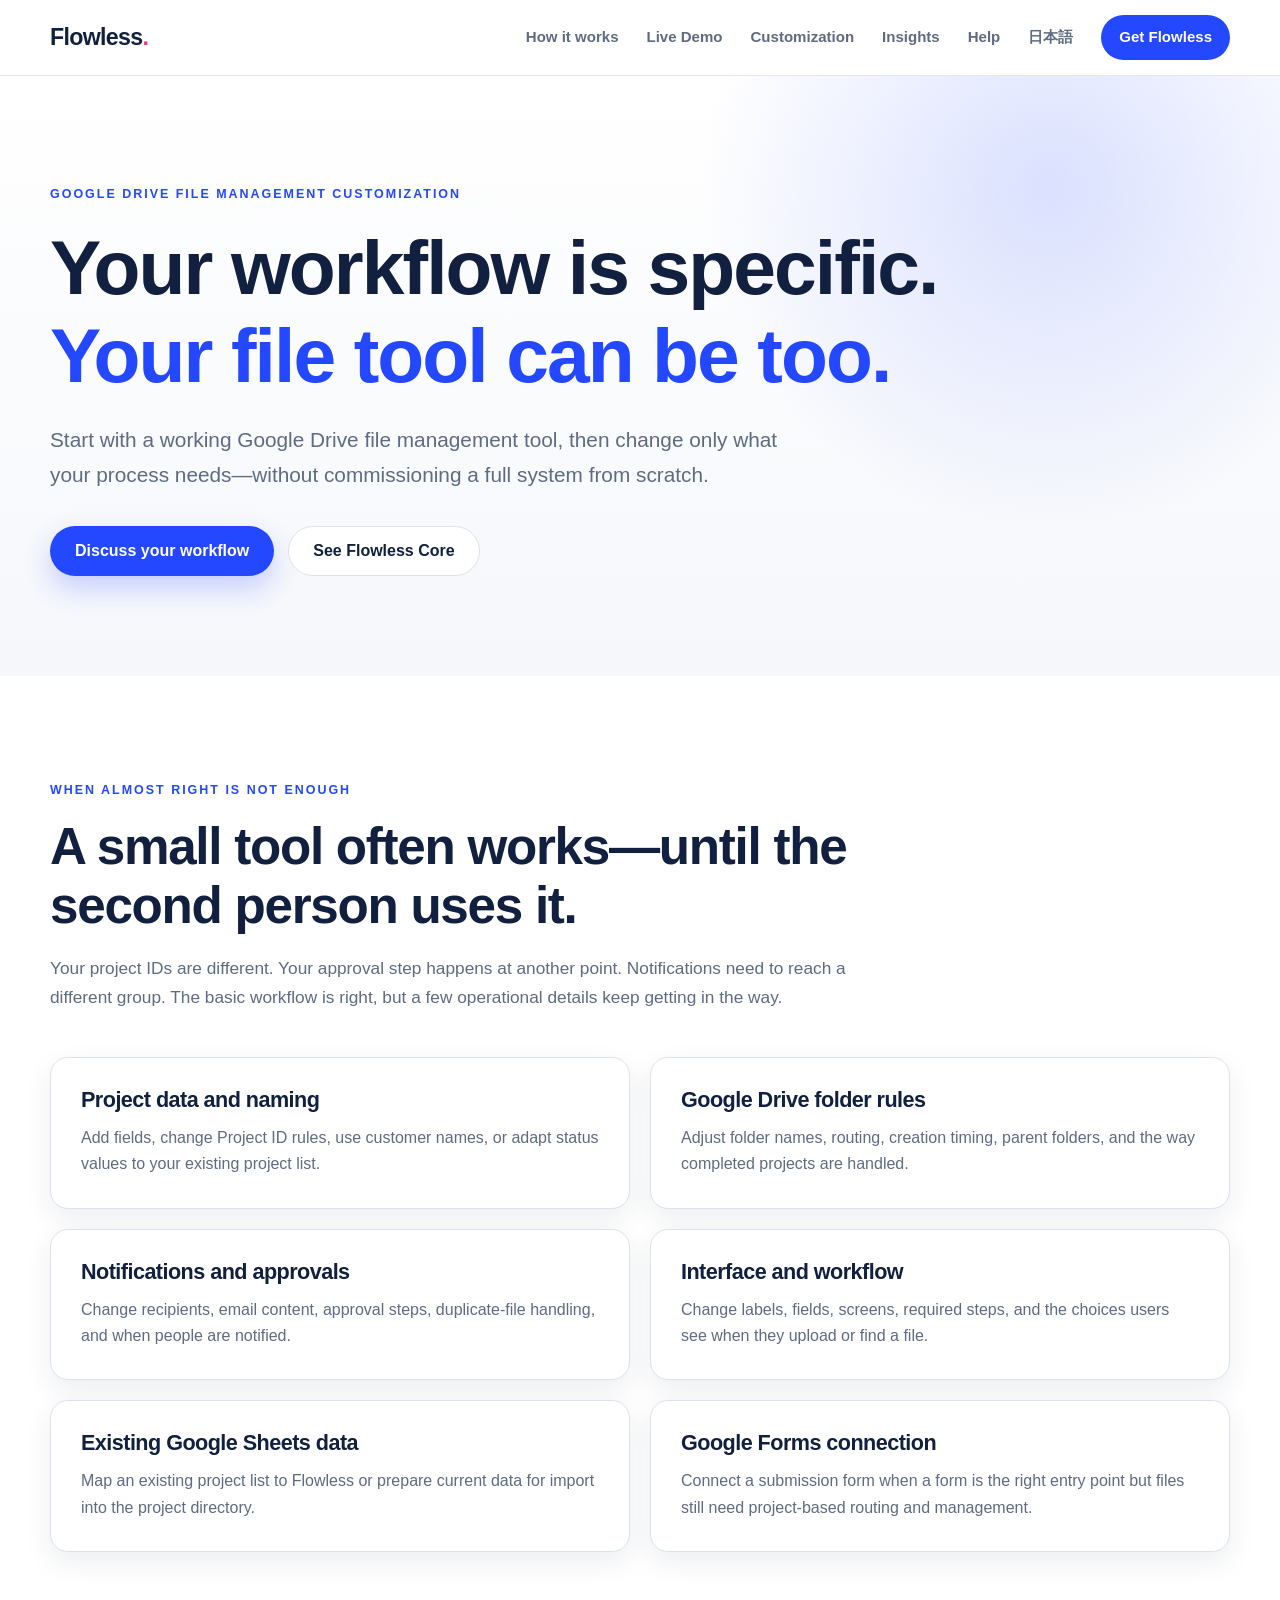
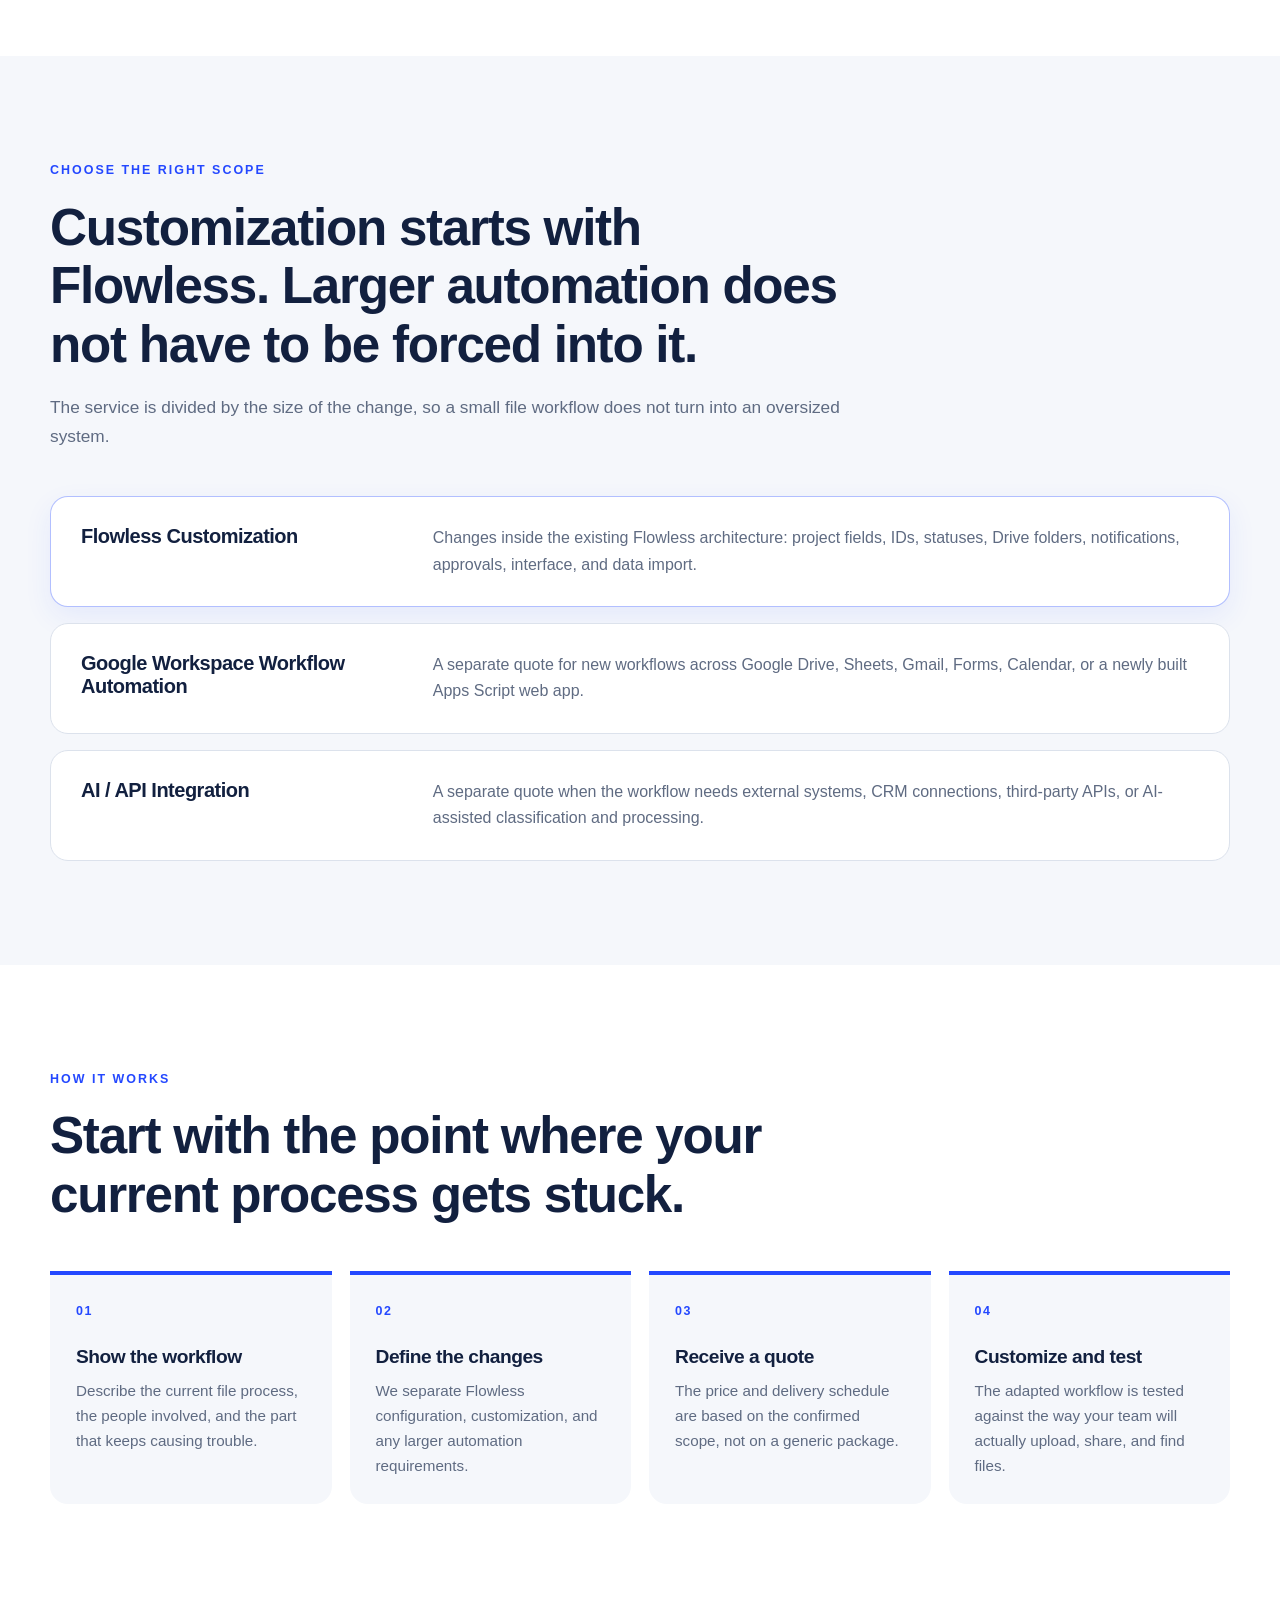
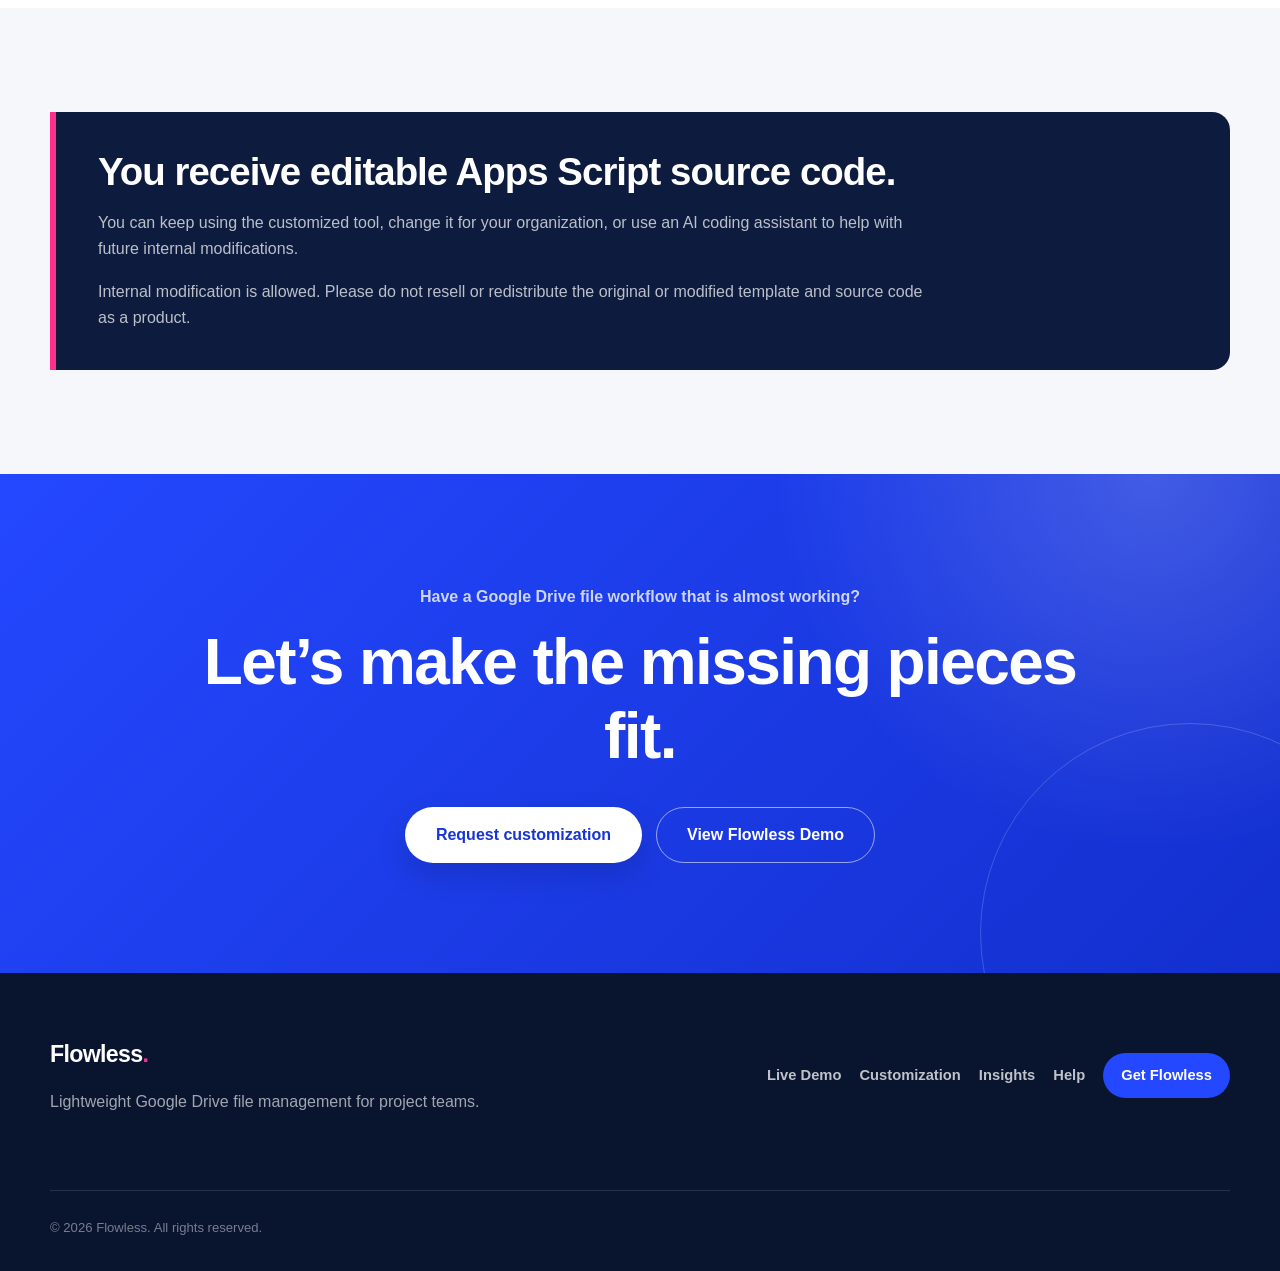
==== commit 9c359d41: "Update index.html" ====
--- a/customization/index.html
+++ b/customization/index.html
@@ -14,10 +14,13 @@
   <meta name="twitter:description" content="Adapt Flowless to your project data, folder rules, notifications, and approval steps.">
   <meta name="twitter:image" content="https://dq-9.github.io/flowless-site/images/og-image.png">
   <link rel="canonical" href="https://dq-9.github.io/flowless-site/customization/">
+  <link rel="alternate" hreflang="en" href="https://dq-9.github.io/flowless-site/customization/">
+  <link rel="alternate" hreflang="ja" href="https://dq-9.github.io/flowless-site/customization/ja.html">
+  <link rel="alternate" hreflang="x-default" href="https://dq-9.github.io/flowless-site/customization/">
   <link rel="stylesheet" href="../css/style.css">
   <link rel="icon" type="image/png" sizes="32x32" href="../images/favicon-32.png">
   <link rel="icon" type="image/png" sizes="16x16" href="../images/favicon-16.png">
-  <title>Custom Google Drive File Management &amp; Workflow Automation | Flowless</title>
+  <title>Google Drive File Management Customization | Flowless</title>
 </head>
 <body>
   <header class="site-header">
@@ -29,6 +32,7 @@
         <a href="./" aria-current="page">Customization</a>
         <a href="../insights/one-place-to-upload/">Insights</a>
         <a href="../help/">Help</a>
+        <a class="nav-language" href="ja.html" lang="ja">日本語</a>
         <a class="nav-cta" href="https://flowlessapp.gumroad.com/l/flowless-v1" target="_blank" rel="noopener noreferrer">Get Flowless</a>
       </nav>
     </div>
@@ -37,7 +41,7 @@
   <main>
     <section class="custom-hero">
       <div class="container">
-        <p class="eyebrow">Custom Google Drive File Management &amp; Workflow Automation</p>
+        <p class="eyebrow">Google Drive file management customization</p>
         <h1>Your workflow is specific.<br><span>Your file tool can be too.</span></h1>
         <p class="custom-hero-copy">
           Start with a working Google Drive file management tool, then change only what your process needs—without commissioning a full system from scratch.
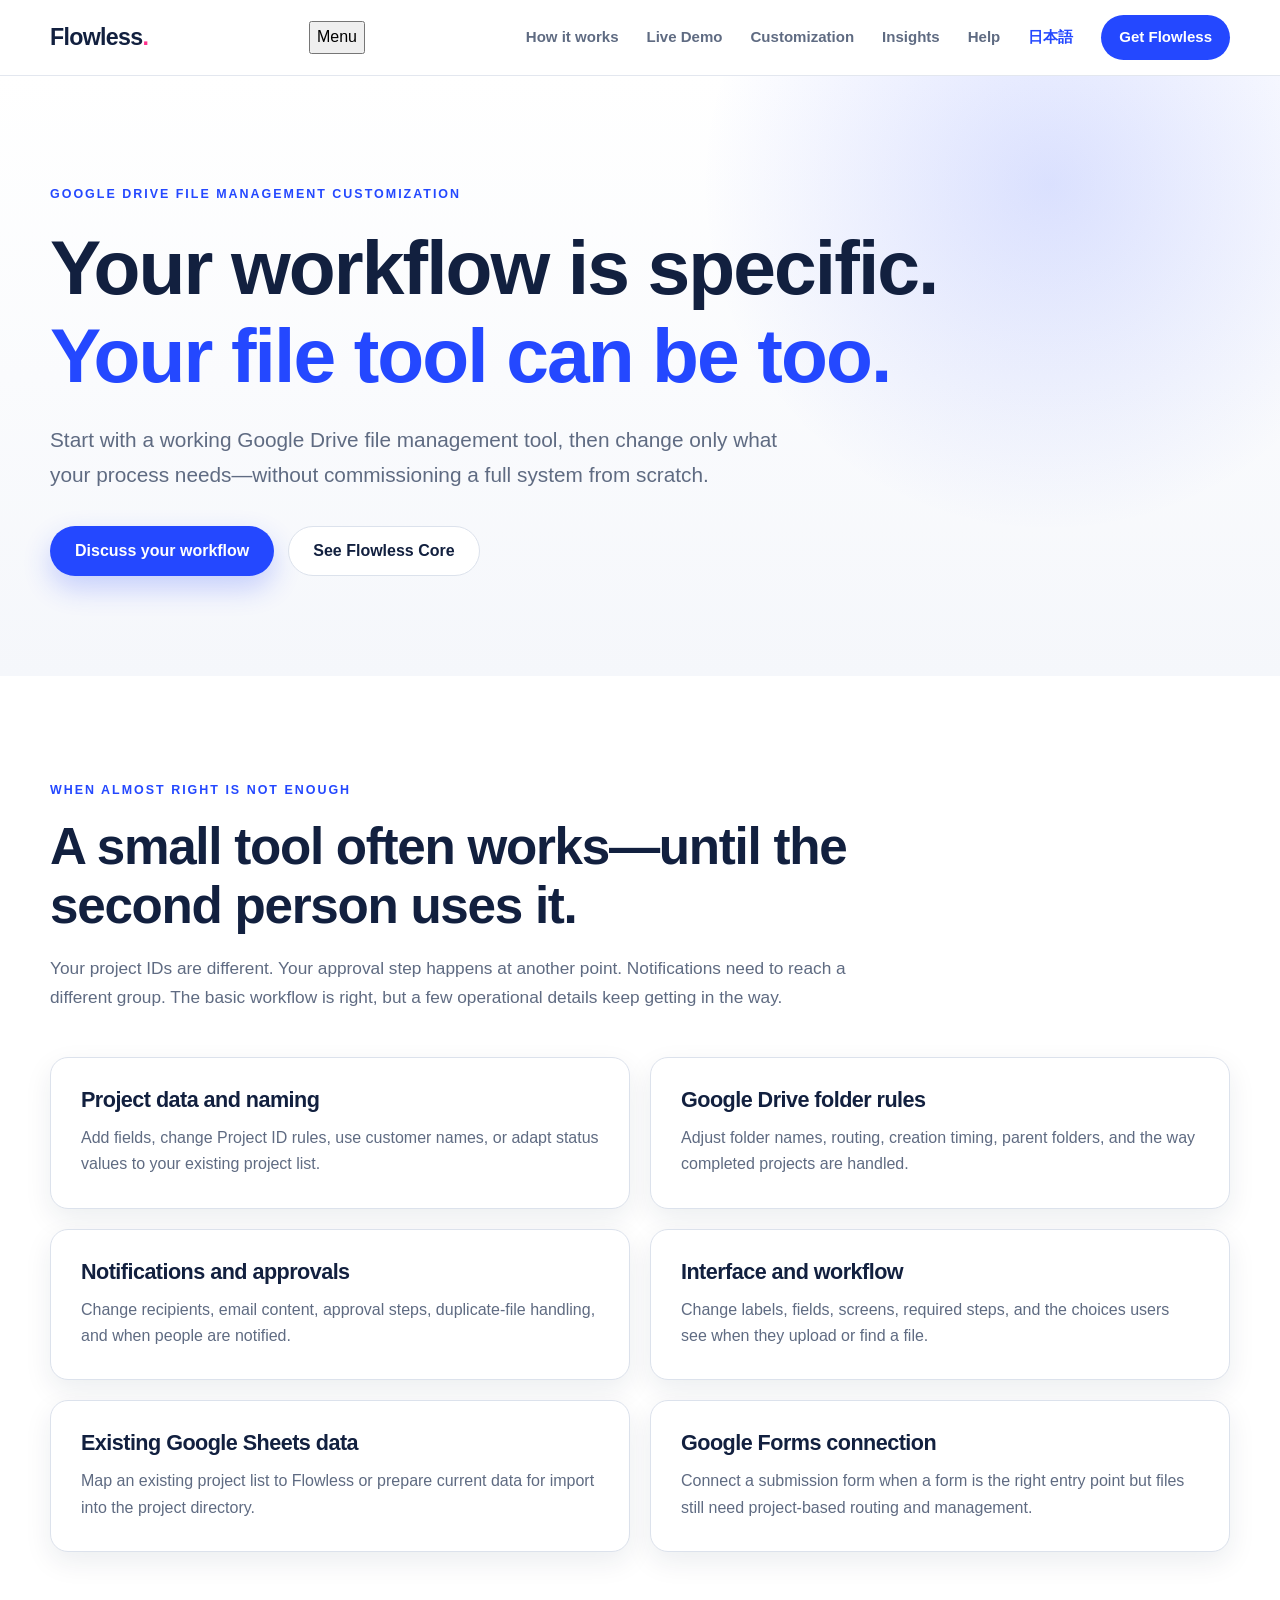
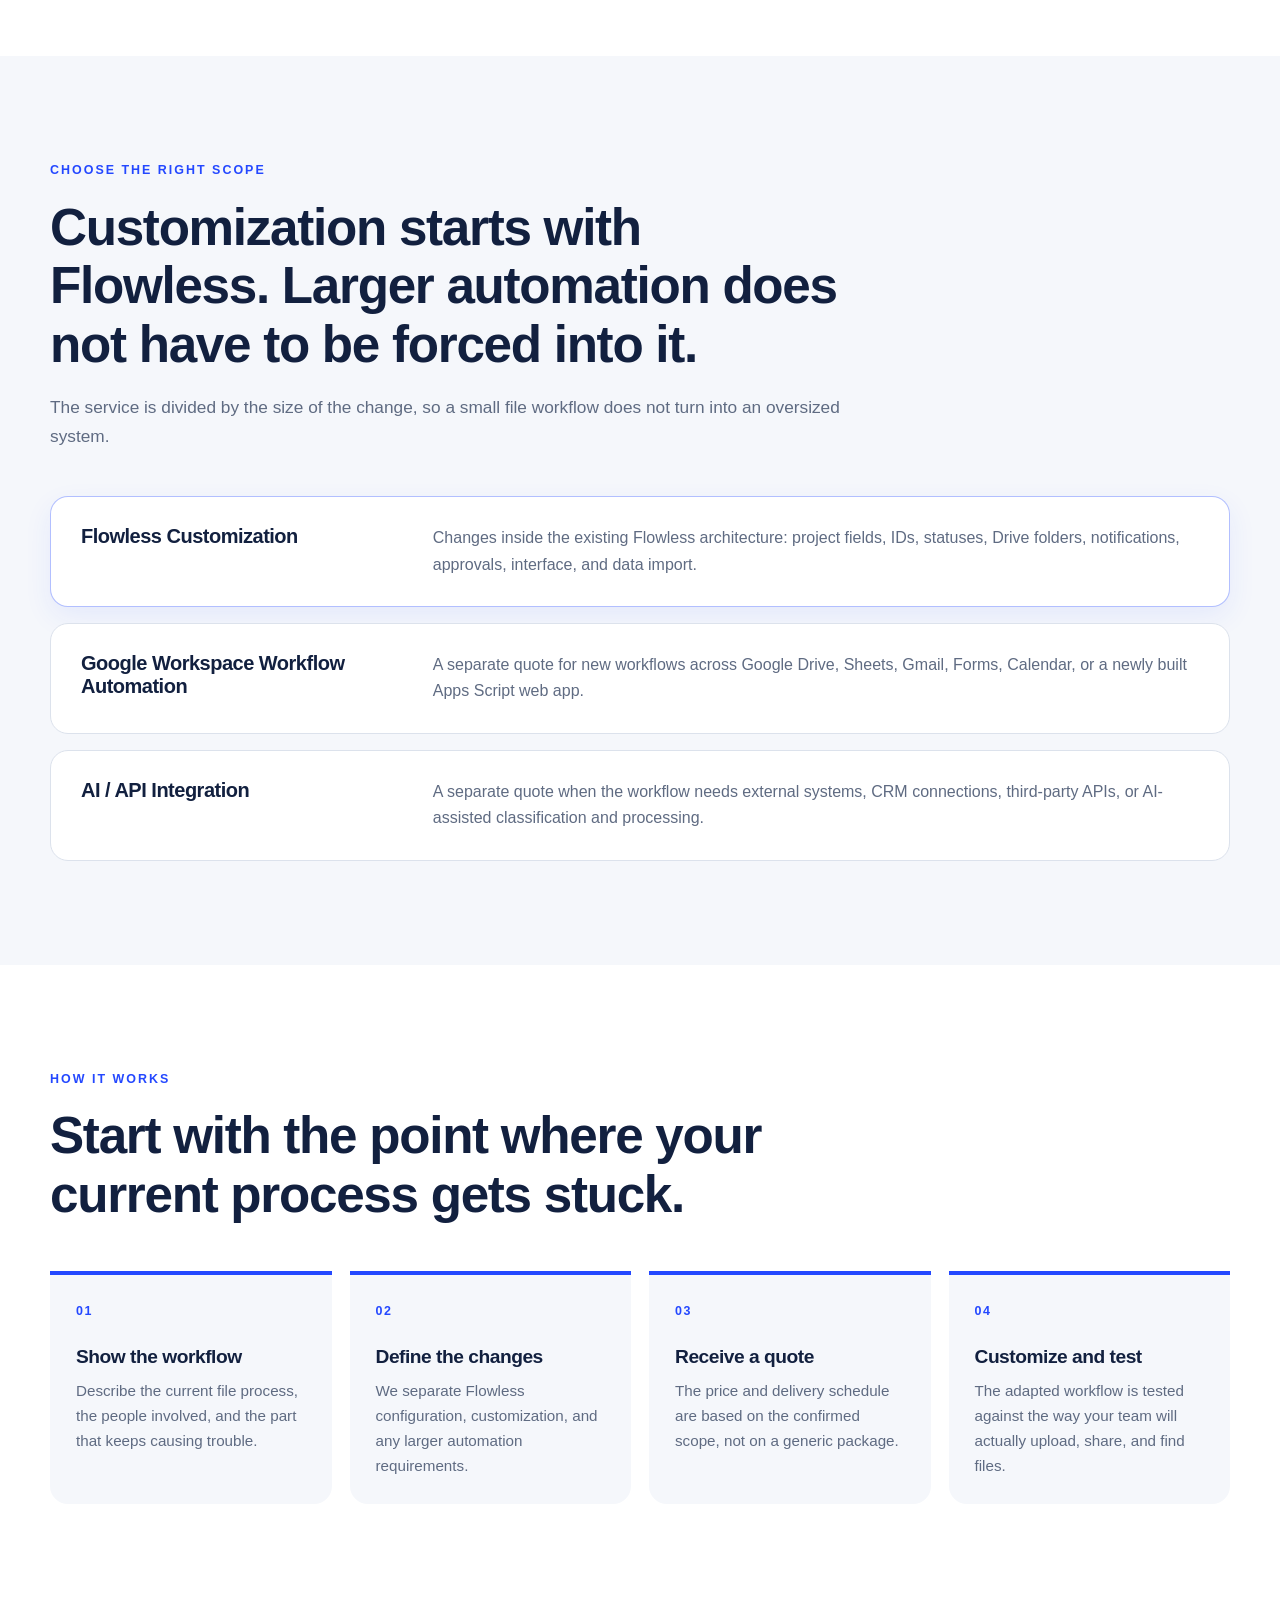
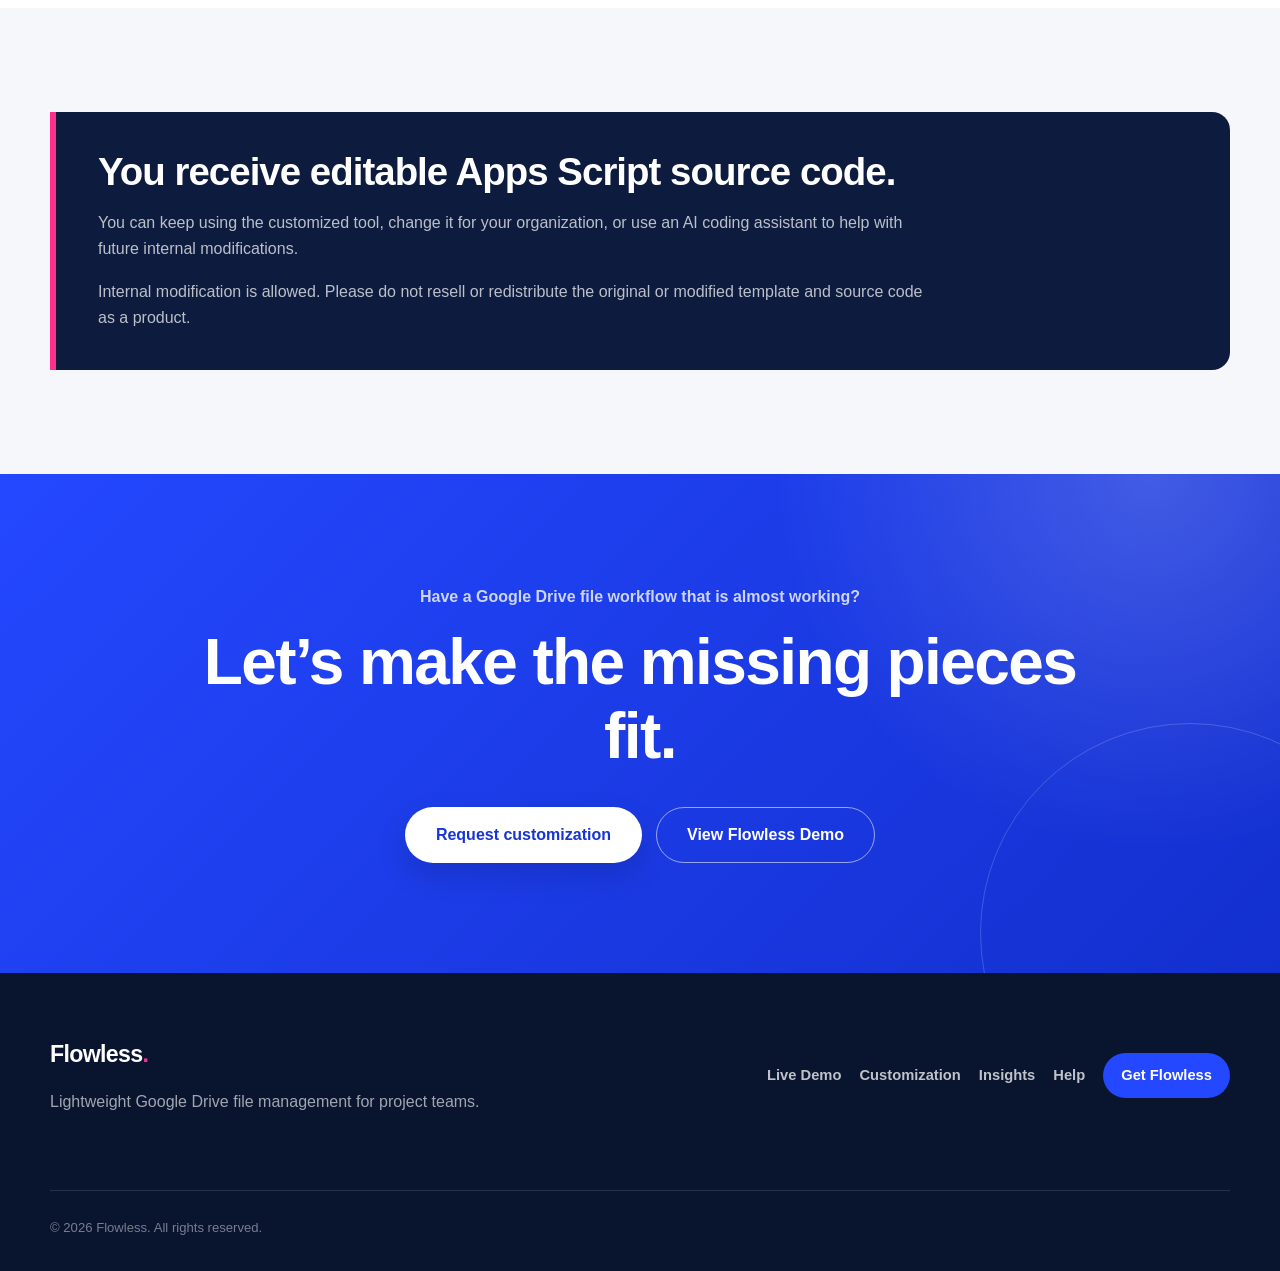
==== commit 756eaa61: "Update index.html" ====
--- a/customization/index.html
+++ b/customization/index.html
@@ -20,6 +20,7 @@
   <link rel="stylesheet" href="../css/style.css">
   <link rel="icon" type="image/png" sizes="32x32" href="../images/favicon-32.png">
   <link rel="icon" type="image/png" sizes="16x16" href="../images/favicon-16.png">
+  <script src="../js/site.js" defer></script>
   <title>Google Drive File Management Customization | Flowless</title>
 </head>
 <body>
--- a/css/style.css
+++ b/css/style.css
@@ -268,6 +268,11 @@
   color: var(--color-primary);
 }
 
+.site-nav .nav-language {
+  color: var(--color-primary);
+  font-weight: 750;
+}
+
 .site-nav .nav-cta {
   padding: 10px 18px;
   border-radius: 999px;
@@ -1226,6 +1231,10 @@
     display: none;
   }
 
+  .site-nav a.nav-language {
+    display: inline-flex;
+  }
+
   .hero {
     padding: 90px 0 86px;
   }
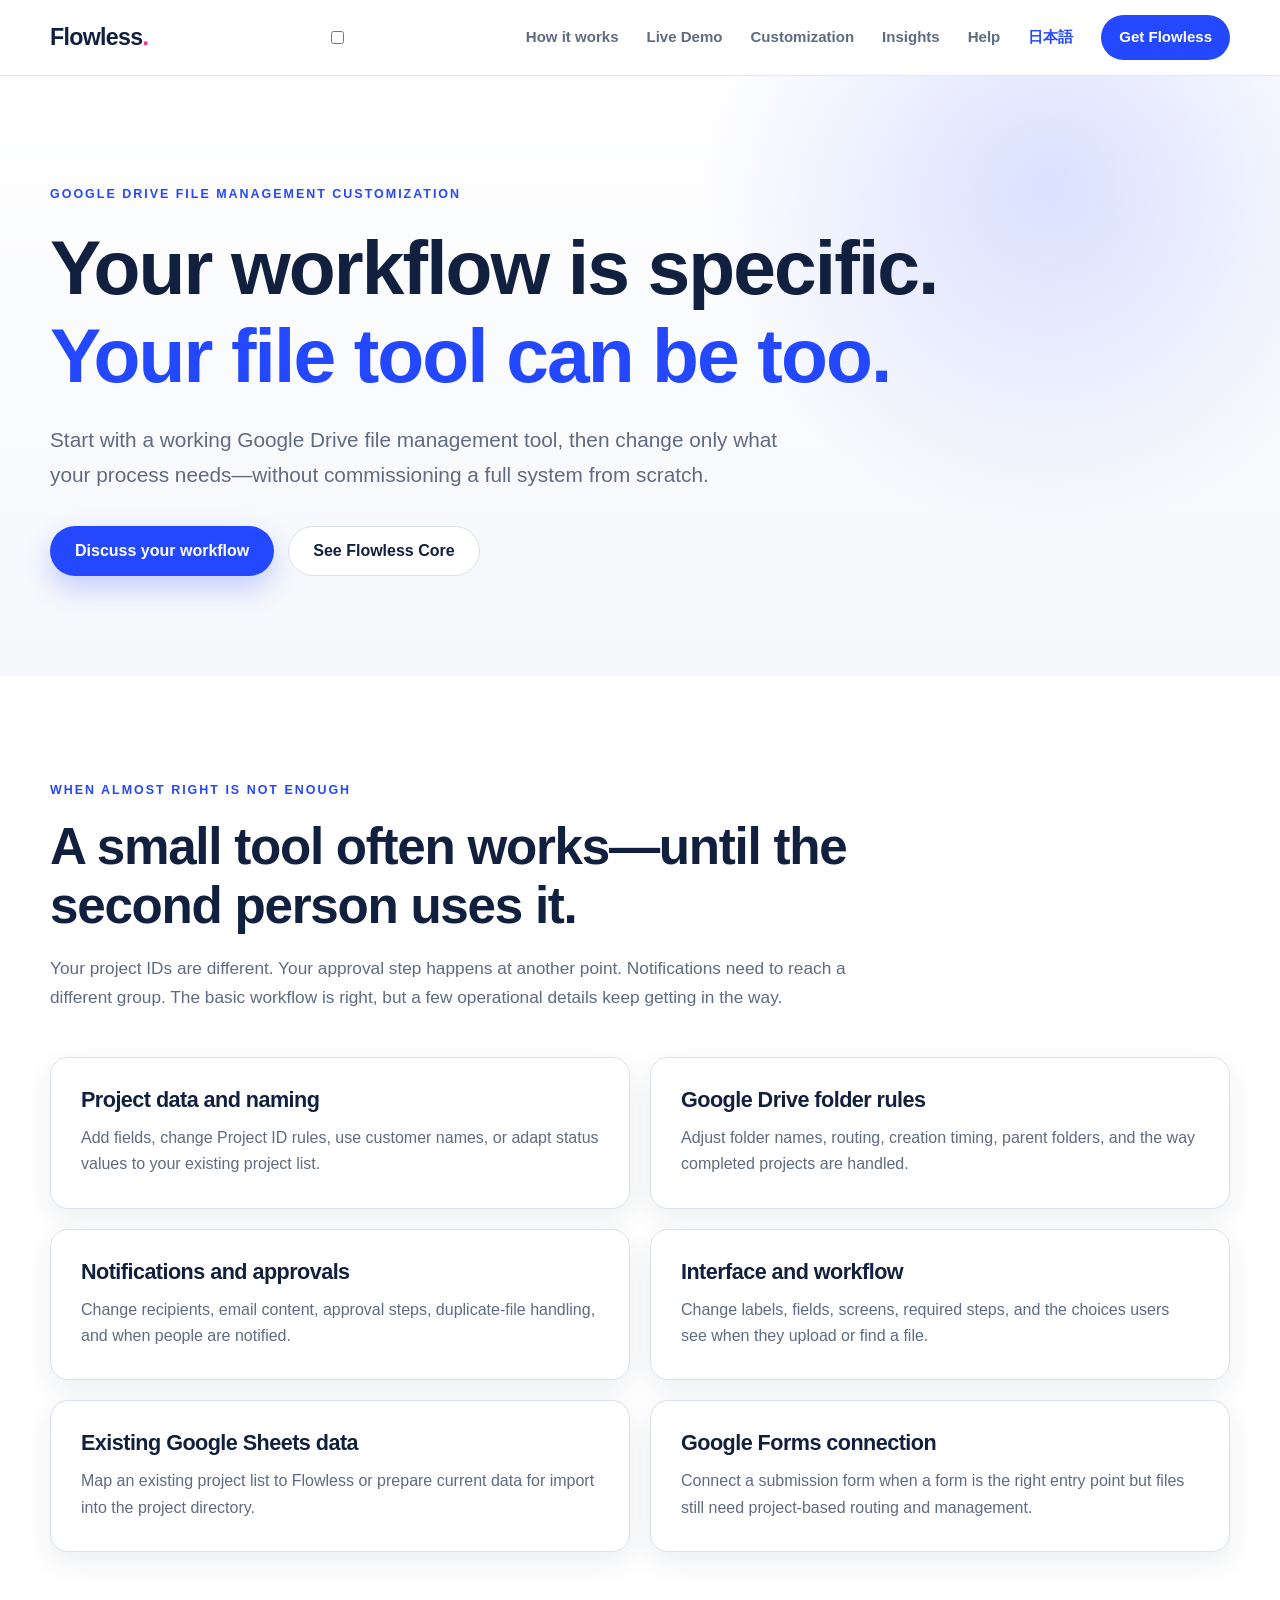
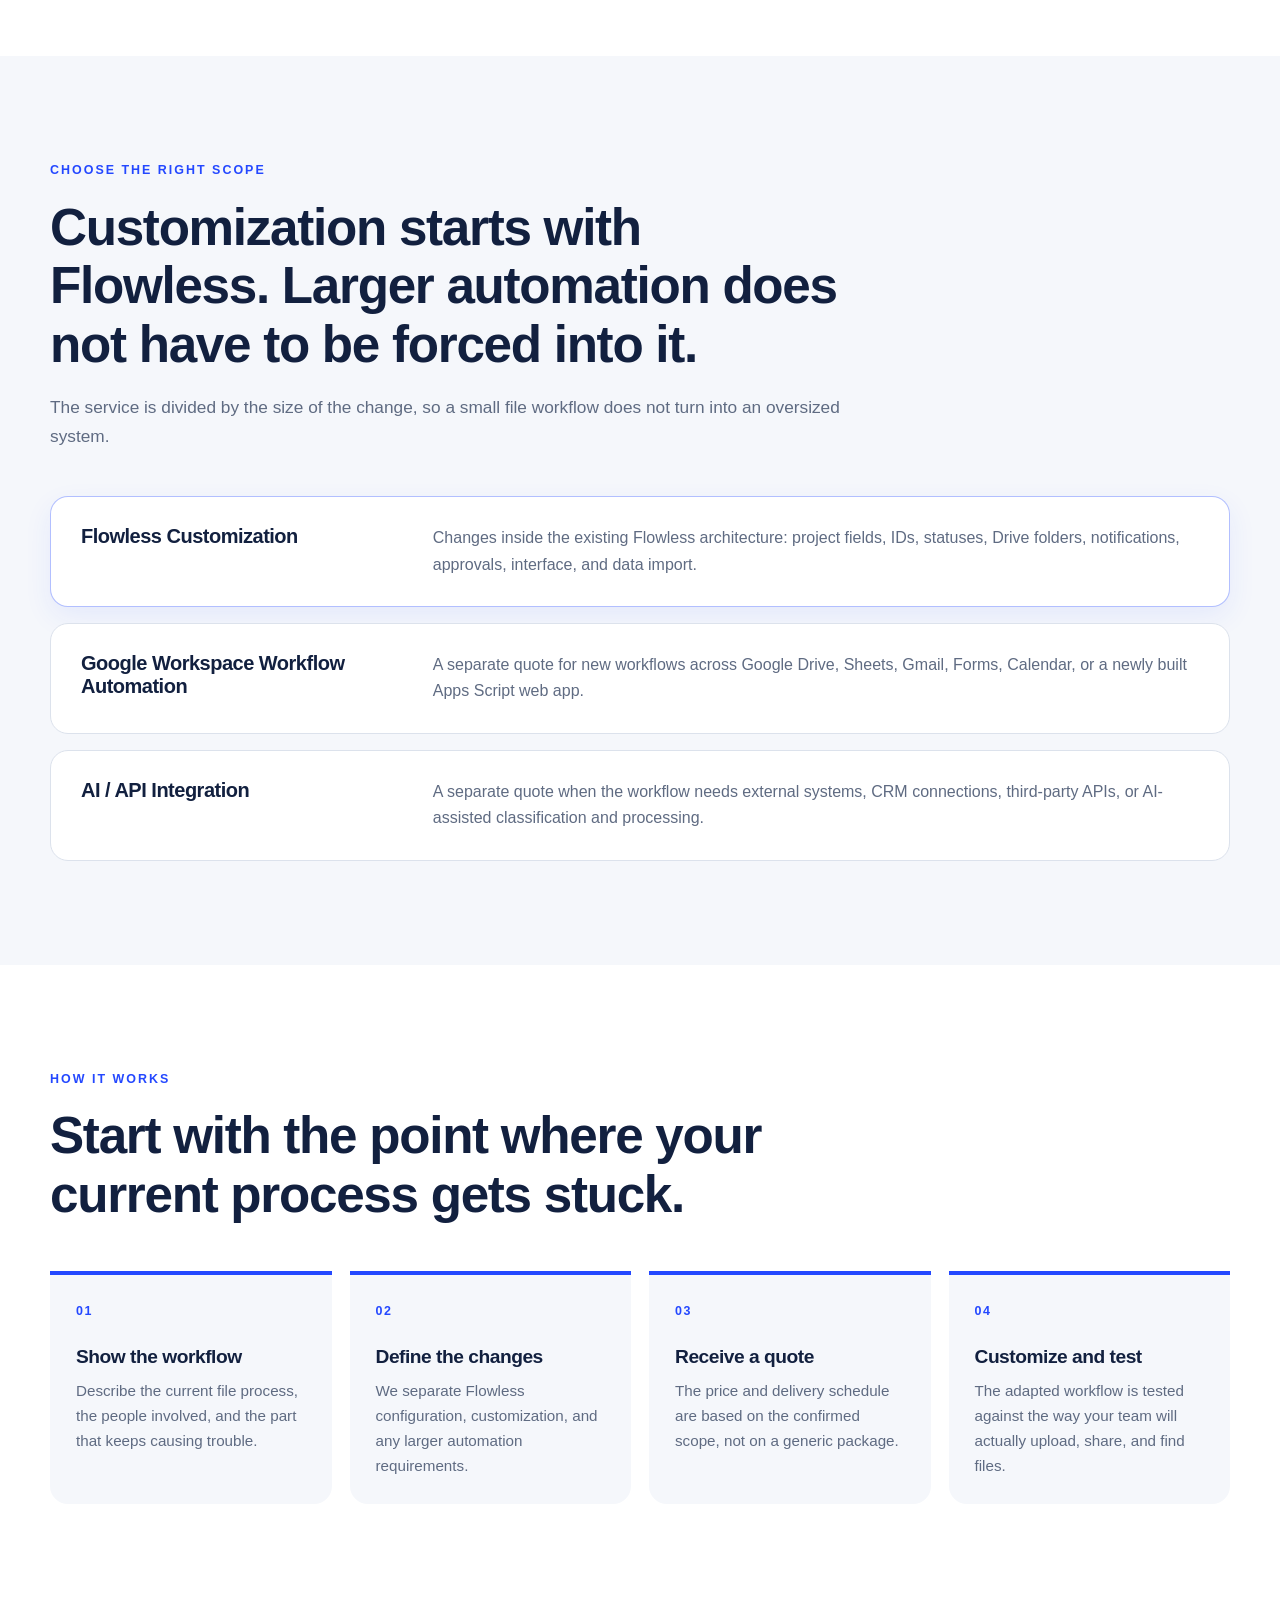
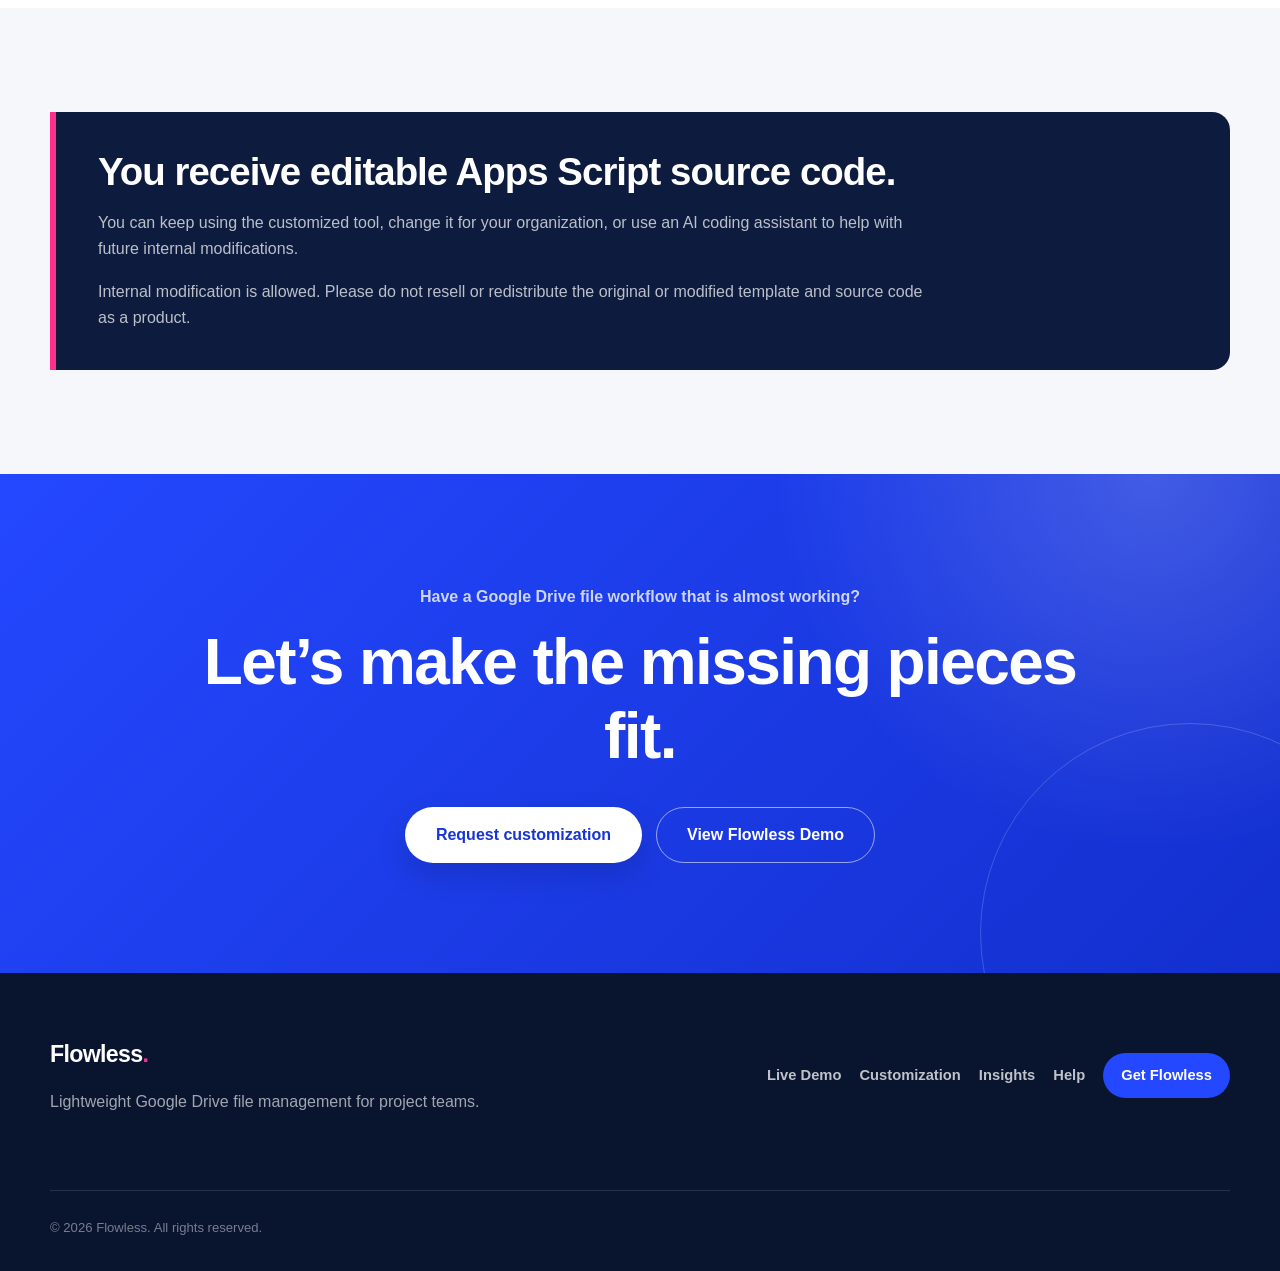
==== commit bf90dbb9: "Update index.html" ====
--- a/customization/index.html
+++ b/customization/index.html
@@ -20,13 +20,17 @@
   <link rel="stylesheet" href="../css/style.css">
   <link rel="icon" type="image/png" sizes="32x32" href="../images/favicon-32.png">
   <link rel="icon" type="image/png" sizes="16x16" href="../images/favicon-16.png">
-  <script src="../js/site.js" defer></script>
   <title>Google Drive File Management Customization | Flowless</title>
 </head>
 <body>
-  <header class="site-header">
+  <header class="site-header mobile-nav-ready">
     <div class="container header-inner">
       <a class="site-logo" href="../" aria-label="Flowless home">Flowless</a>
+      <input class="nav-toggle" type="checkbox" id="nav-toggle">
+      <label class="menu-toggle" for="nav-toggle">
+        <span class="menu-toggle-icon" aria-hidden="true"></span>
+        <span>Menu</span>
+      </label>
       <nav class="site-nav" aria-label="Main navigation">
         <a href="../#how-it-works">How it works</a>
         <a href="../demo/">Live Demo</a>
--- a/css/style.css
+++ b/css/style.css
@@ -285,6 +285,62 @@
   color: var(--color-white);
 }
 
+.menu-toggle {
+  display: none;
+  align-items: center;
+  gap: 8px;
+  padding: 8px 12px;
+  border: 1px solid var(--color-border);
+  border-radius: 999px;
+  background: var(--color-white);
+  color: var(--color-text);
+  font-weight: 750;
+  cursor: pointer;
+}
+
+.menu-toggle-icon,
+.menu-toggle-icon::before,
+.menu-toggle-icon::after {
+  display: block;
+  width: 16px;
+  height: 2px;
+  border-radius: 999px;
+  background: currentColor;
+}
+
+.menu-toggle-icon {
+  position: relative;
+}
+
+.menu-toggle-icon::before,
+.menu-toggle-icon::after {
+  position: absolute;
+  left: 0;
+  content: "";
+}
+
+.menu-toggle-icon::before {
+  top: -5px;
+}
+
+.menu-toggle-icon::after {
+  top: 5px;
+}
+
+.nav-open .menu-toggle-icon {
+  background: transparent;
+}
+
+.nav-open .menu-toggle-icon::before {
+  top: 0;
+  transform: rotate(45deg);
+}
+
+.nav-open .menu-toggle-icon::after {
+  top: 0;
+  transform: rotate(-45deg);
+}
+
 
 /* =========================================================
    Hero
@@ -333,6 +389,22 @@
 .hero h1 span {
   display: block;
   color: var(--color-primary);
+}
+
+html[lang="ja"] .hero h1 {
+  font-size: clamp(2.7rem, 5.2vw, 4.75rem);
+  line-height: 1.16;
+}
+
+html[lang="ja"] .hero h1 span {
+  margin-top: 0.5em;
+  font-size: 0.6em;
+  line-height: 1.35;
+}
+
+html[lang="ja"] .custom-hero h1 {
+  font-size: clamp(2.7rem, 5vw, 4.5rem);
+  line-height: 1.18;
 }
 
 .hero-description {
@@ -1223,15 +1295,67 @@
     --header-height: 68px;
   }
 
-  .site-nav {
-    gap: 16px;
-  }
-
-  .site-nav a:not(.nav-cta) {
+  .header-inner {
+    position: relative;
+  }
+
+  .site-header.has-mobile-menu .menu-toggle {
+    display: inline-flex;
+    margin-left: auto;
+  }
+
+  .site-header.has-mobile-menu .site-nav {
+    position: absolute;
+    top: calc(100% + 1px);
+    right: 0;
+    left: 0;
     display: none;
-  }
-
-  .site-nav a.nav-language {
+    align-items: stretch;
+    flex-direction: column;
+    gap: 2px;
+    padding: 12px;
+    border: 1px solid var(--color-border);
+    border-top: 0;
+    border-radius: 0 0 18px 18px;
+    background: rgba(255, 255, 255, 0.98);
+    box-shadow: 0 18px 36px rgba(9, 20, 47, 0.14);
+  }
+
+  .site-header.has-mobile-menu.nav-open .site-nav {
+    display: flex;
+  }
+
+  .site-header.has-mobile-menu .site-nav a {
+    display: block;
+    padding: 10px 12px;
+    border-radius: 10px;
+  }
+
+  .site-header.has-mobile-menu .site-nav .nav-cta {
+    margin-top: 6px;
+    text-align: center;
+  }
+
+  .site-header:not(.has-mobile-menu) {
+    height: auto;
+  }
+
+  .site-header:not(.has-mobile-menu) .header-inner {
+    min-height: var(--header-height);
+    height: auto;
+    flex-wrap: wrap;
+    padding-top: 10px;
+  }
+
+  .site-header:not(.has-mobile-menu) .site-nav {
+    width: 100%;
+    flex-wrap: wrap;
+    justify-content: flex-start;
+    gap: 8px 16px;
+    padding: 8px 0 12px;
+  }
+
+  .site-header:not(.has-mobile-menu) .site-nav a {
     display: inline-flex;
   }
 
@@ -1269,15 +1393,17 @@
   }
 
   .footer-inner {
-    grid-template-columns: 1fr auto;
+    grid-template-columns: 1fr;
   }
 
   .footer-links {
+    flex-wrap: wrap;
     justify-content: flex-start;
+    row-gap: 12px;
   }
 
   .copyright {
-    grid-column: auto;
+    grid-column: 1;
   }
 
   .insight-card {
@@ -1401,6 +1527,18 @@
     font-size: clamp(2.6rem, 13vw, 4.4rem);
   }
 
+  html[lang="ja"] .hero h1 {
+    font-size: clamp(2.15rem, 9.5vw, 2.55rem);
+  }
+
+  html[lang="ja"] .hero h1 span {
+    font-size: 0.72em;
+  }
+
+  html[lang="ja"] .custom-hero h1 {
+    font-size: clamp(2.2rem, 9.5vw, 2.8rem);
+  }
+
   .hero-description {
     font-size: 1.05rem;
   }
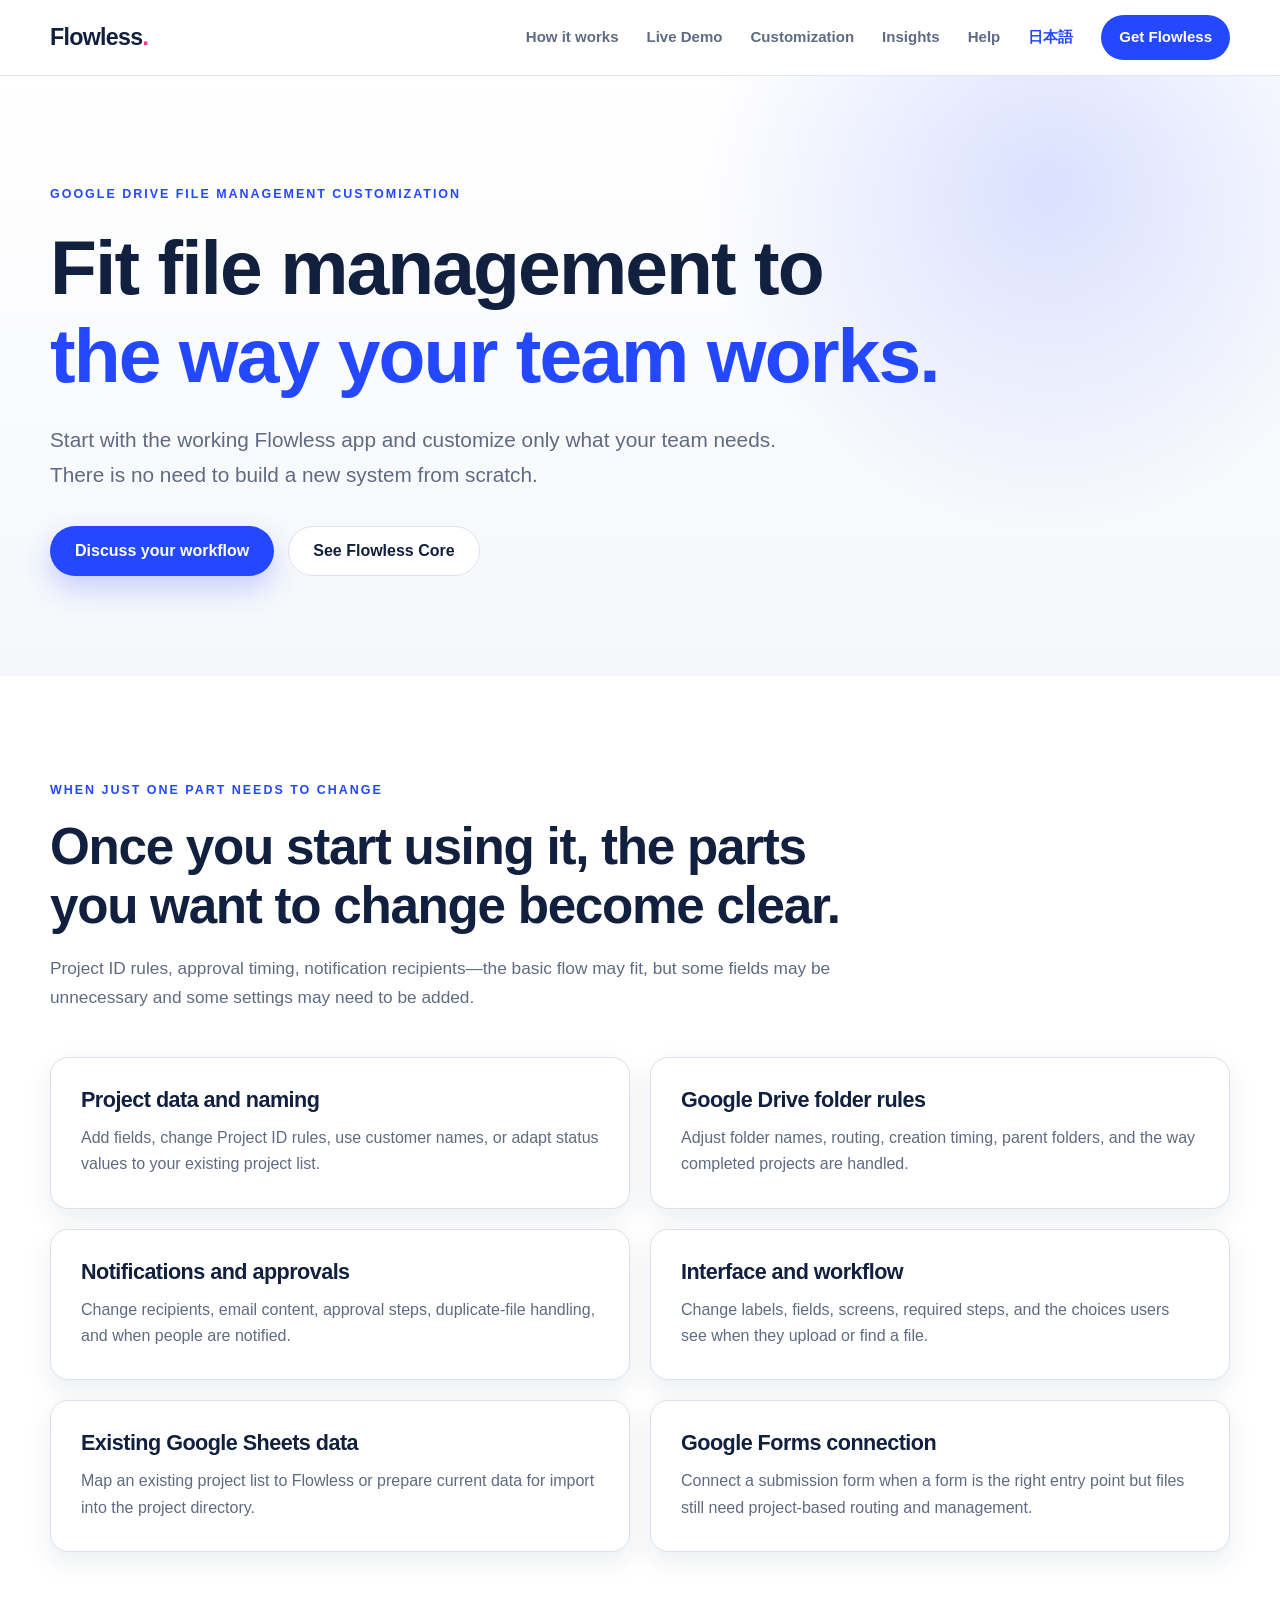
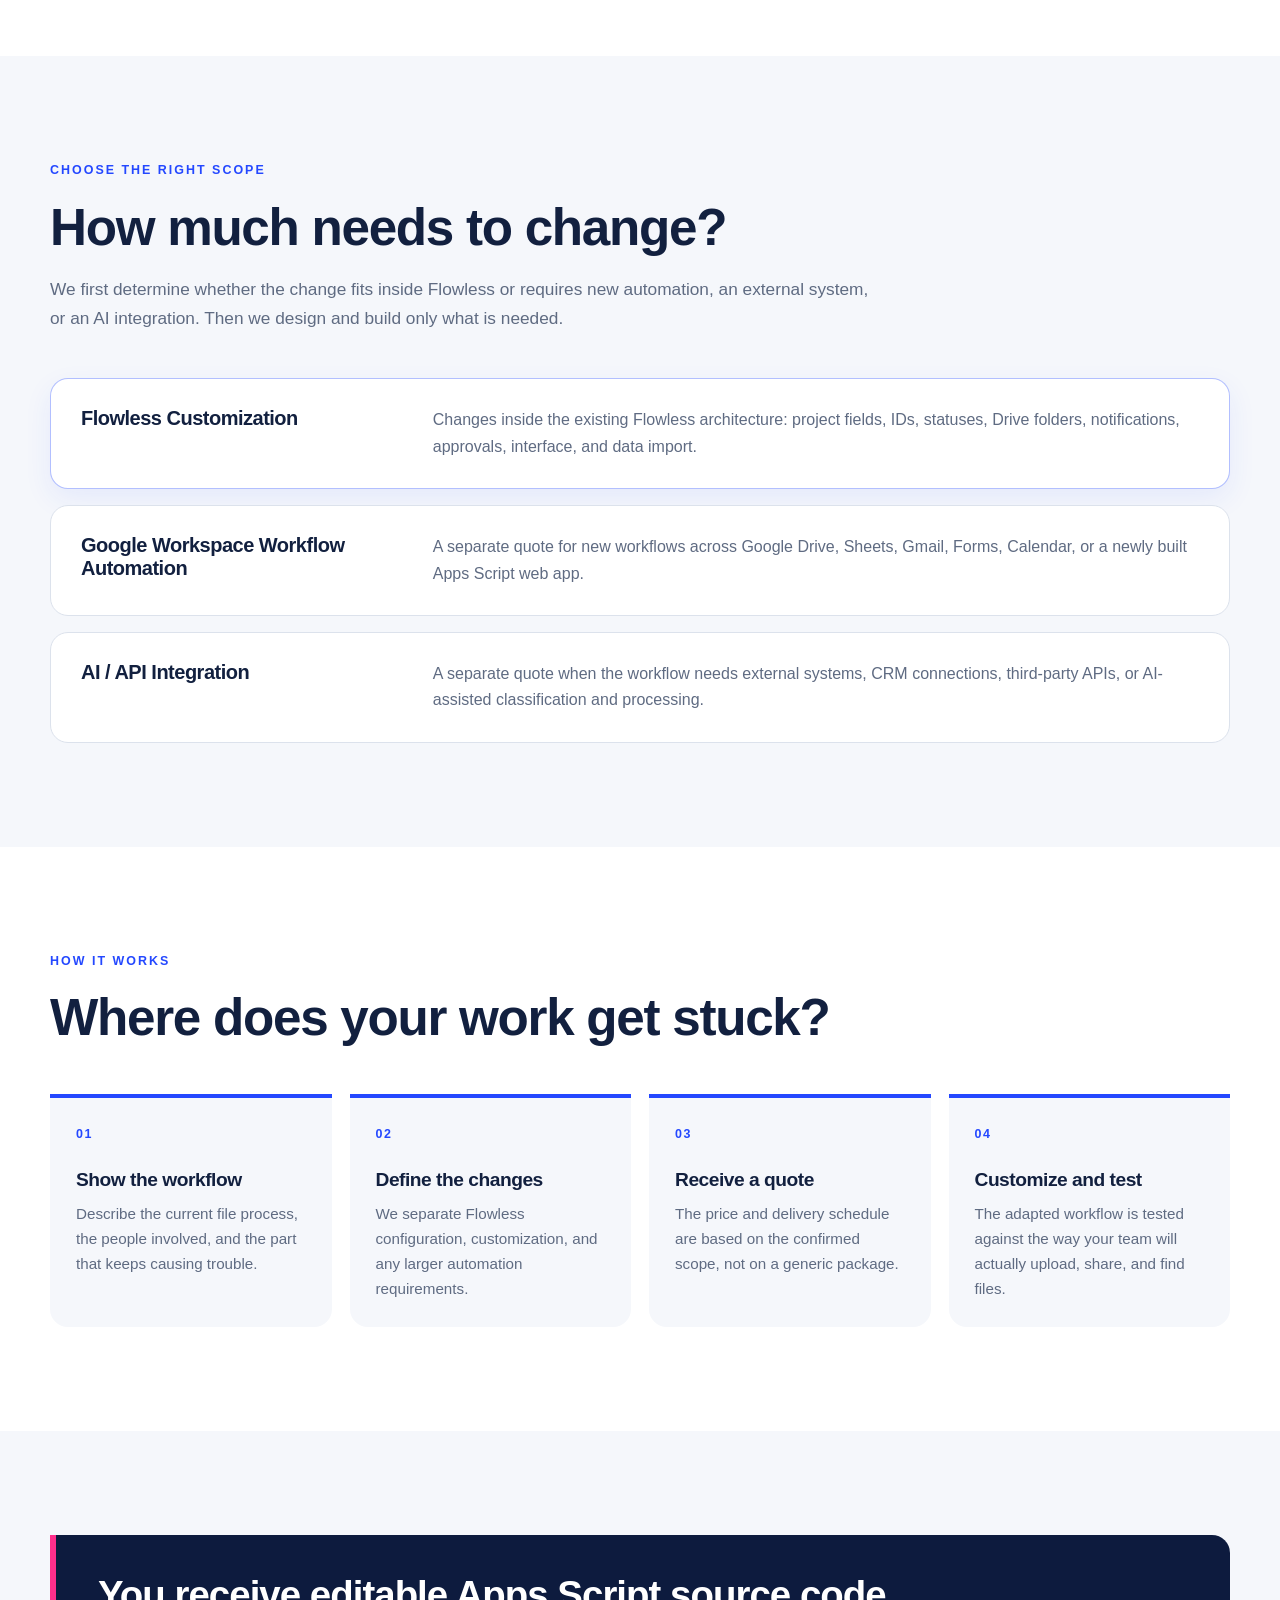
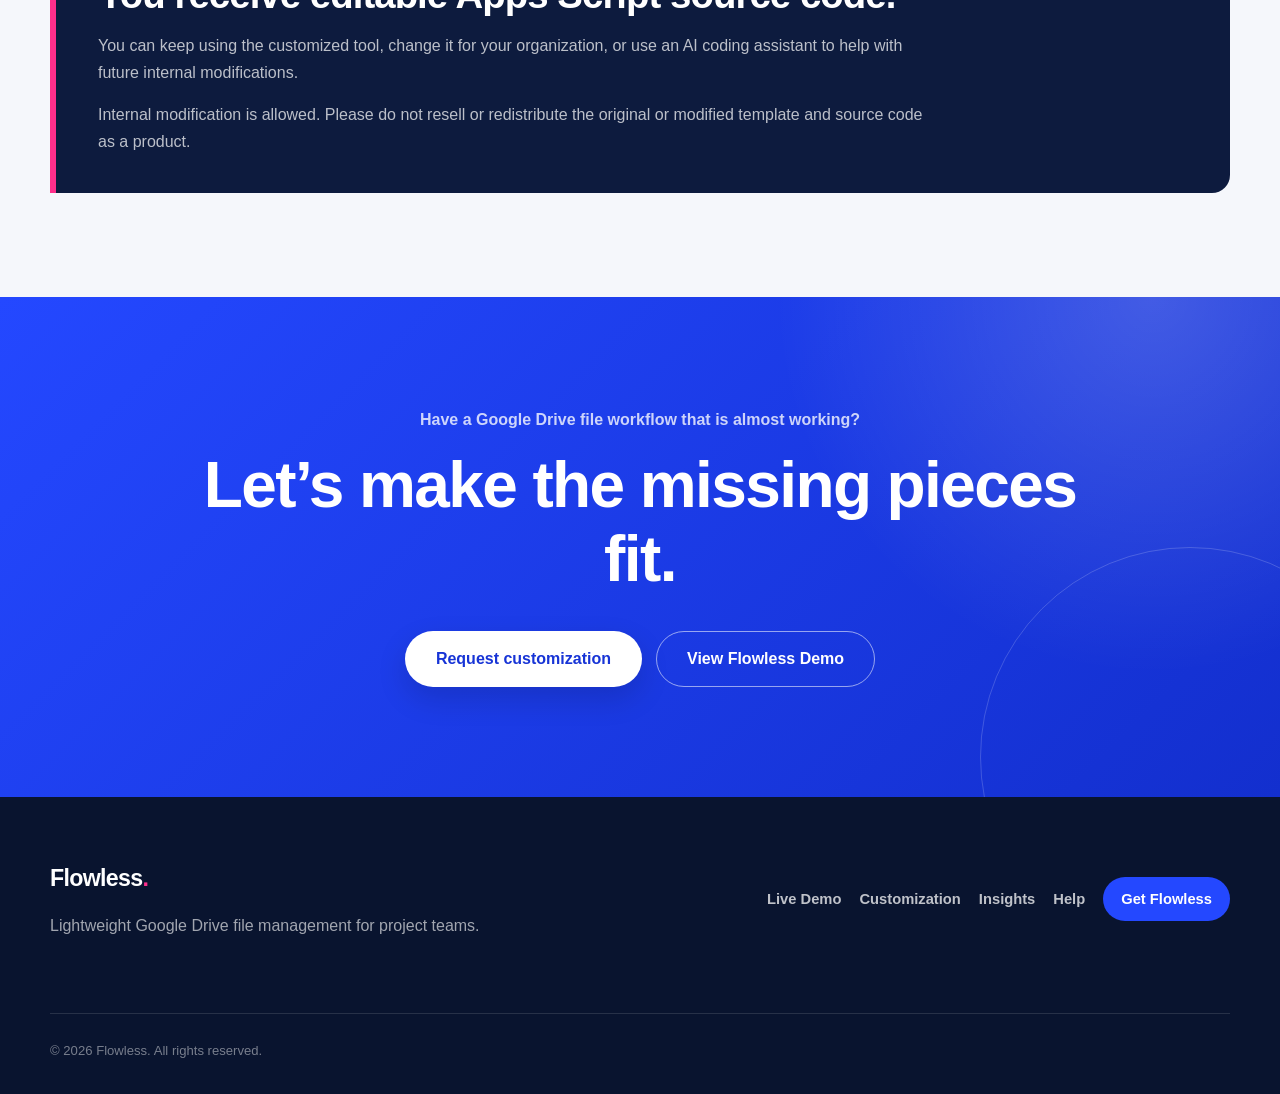
==== commit 9b7342b2: "Update index.html" ====
--- a/customization/index.html
+++ b/customization/index.html
@@ -47,9 +47,9 @@
     <section class="custom-hero">
       <div class="container">
         <p class="eyebrow">Google Drive file management customization</p>
-        <h1>Your workflow is specific.<br><span>Your file tool can be too.</span></h1>
+        <h1>Fit file management to<br><span>the way your team works.</span></h1>
         <p class="custom-hero-copy">
-          Start with a working Google Drive file management tool, then change only what your process needs—without commissioning a full system from scratch.
+          Start with the working Flowless app and customize only what your team needs. There is no need to build a new system from scratch.
         </p>
         <div class="hero-actions">
           <a class="button button-primary" href="https://docs.google.com/forms/d/e/1FAIpQLSenA9XQhorL8AsXYXGXHHgdKC8vaj6UW8YOBI3whgvIZ4mY9Q/viewform?usp=publish-editor" target="_blank" rel="noopener noreferrer">Discuss your workflow</a>
@@ -61,10 +61,10 @@
     <section class="custom-section">
       <div class="container">
         <div class="custom-intro">
-          <p class="section-label">When almost right is not enough</p>
-          <h2>A small tool often works—until the second person uses it.</h2>
+          <p class="section-label">When just one part needs to change</p>
+          <h2>Once you start using it, the parts you want to change become clear.</h2>
           <p>
-            Your project IDs are different. Your approval step happens at another point. Notifications need to reach a different group. The basic workflow is right, but a few operational details keep getting in the way.
+            Project ID rules, approval timing, notification recipients—the basic flow may fit, but some fields may be unnecessary and some settings may need to be added.
           </p>
         </div>
 
@@ -101,8 +101,8 @@
       <div class="container">
         <div class="custom-intro">
           <p class="section-label">Choose the right scope</p>
-          <h2>Customization starts with Flowless. Larger automation does not have to be forced into it.</h2>
-          <p>The service is divided by the size of the change, so a small file workflow does not turn into an oversized system.</p>
+          <h2>How much needs to change?</h2>
+          <p>We first determine whether the change fits inside Flowless or requires new automation, an external system, or an AI integration. Then we design and build only what is needed.</p>
         </div>
 
         <div class="scope-list">
@@ -126,7 +126,7 @@
       <div class="container">
         <div class="custom-intro">
           <p class="section-label">How it works</p>
-          <h2>Start with the point where your current process gets stuck.</h2>
+          <h2>Where does your work get stuck?</h2>
         </div>
 
         <ol class="process-list">
--- a/css/style.css
+++ b/css/style.css
@@ -298,6 +298,16 @@
   cursor: pointer;
 }
 
+.nav-toggle {
+  position: absolute;
+  width: 1px;
+  height: 1px;
+  overflow: hidden;
+  clip: rect(0 0 0 0);
+  clip-path: inset(50%);
+  white-space: nowrap;
+}
+
 .menu-toggle-icon,
 .menu-toggle-icon::before,
 .menu-toggle-icon::after {
@@ -327,16 +337,16 @@
   top: 5px;
 }
 
-.nav-open .menu-toggle-icon {
+.nav-toggle:checked + .menu-toggle .menu-toggle-icon {
   background: transparent;
 }
 
-.nav-open .menu-toggle-icon::before {
+.nav-toggle:checked + .menu-toggle .menu-toggle-icon::before {
   top: 0;
   transform: rotate(45deg);
 }
 
-.nav-open .menu-toggle-icon::after {
+.nav-toggle:checked + .menu-toggle .menu-toggle-icon::after {
   top: 0;
   transform: rotate(-45deg);
 }
@@ -1299,12 +1309,12 @@
     position: relative;
   }
 
-  .site-header.has-mobile-menu .menu-toggle {
+  .site-header.mobile-nav-ready .menu-toggle {
     display: inline-flex;
     margin-left: auto;
   }
 
-  .site-header.has-mobile-menu .site-nav {
+  .site-header.mobile-nav-ready .site-nav {
     position: absolute;
     top: calc(100% + 1px);
     right: 0;
@@ -1321,33 +1331,33 @@
     box-shadow: 0 18px 36px rgba(9, 20, 47, 0.14);
   }
 
-  .site-header.has-mobile-menu.nav-open .site-nav {
+  .site-header.mobile-nav-ready .nav-toggle:checked ~ .site-nav {
     display: flex;
   }
 
-  .site-header.has-mobile-menu .site-nav a {
+  .site-header.mobile-nav-ready .site-nav a {
     display: block;
     padding: 10px 12px;
     border-radius: 10px;
   }
 
-  .site-header.has-mobile-menu .site-nav .nav-cta {
+  .site-header.mobile-nav-ready .site-nav .nav-cta {
     margin-top: 6px;
     text-align: center;
   }
 
-  .site-header:not(.has-mobile-menu) {
+  .site-header:not(.mobile-nav-ready) {
     height: auto;
   }
 
-  .site-header:not(.has-mobile-menu) .header-inner {
+  .site-header:not(.mobile-nav-ready) .header-inner {
     min-height: var(--header-height);
     height: auto;
     flex-wrap: wrap;
     padding-top: 10px;
   }
 
-  .site-header:not(.has-mobile-menu) .site-nav {
+  .site-header:not(.mobile-nav-ready) .site-nav {
     width: 100%;
     flex-wrap: wrap;
     justify-content: flex-start;
@@ -1355,7 +1365,7 @@
     padding: 8px 0 12px;
   }
 
-  .site-header:not(.has-mobile-menu) .site-nav a {
+  .site-header:not(.mobile-nav-ready) .site-nav a {
     display: inline-flex;
   }
 
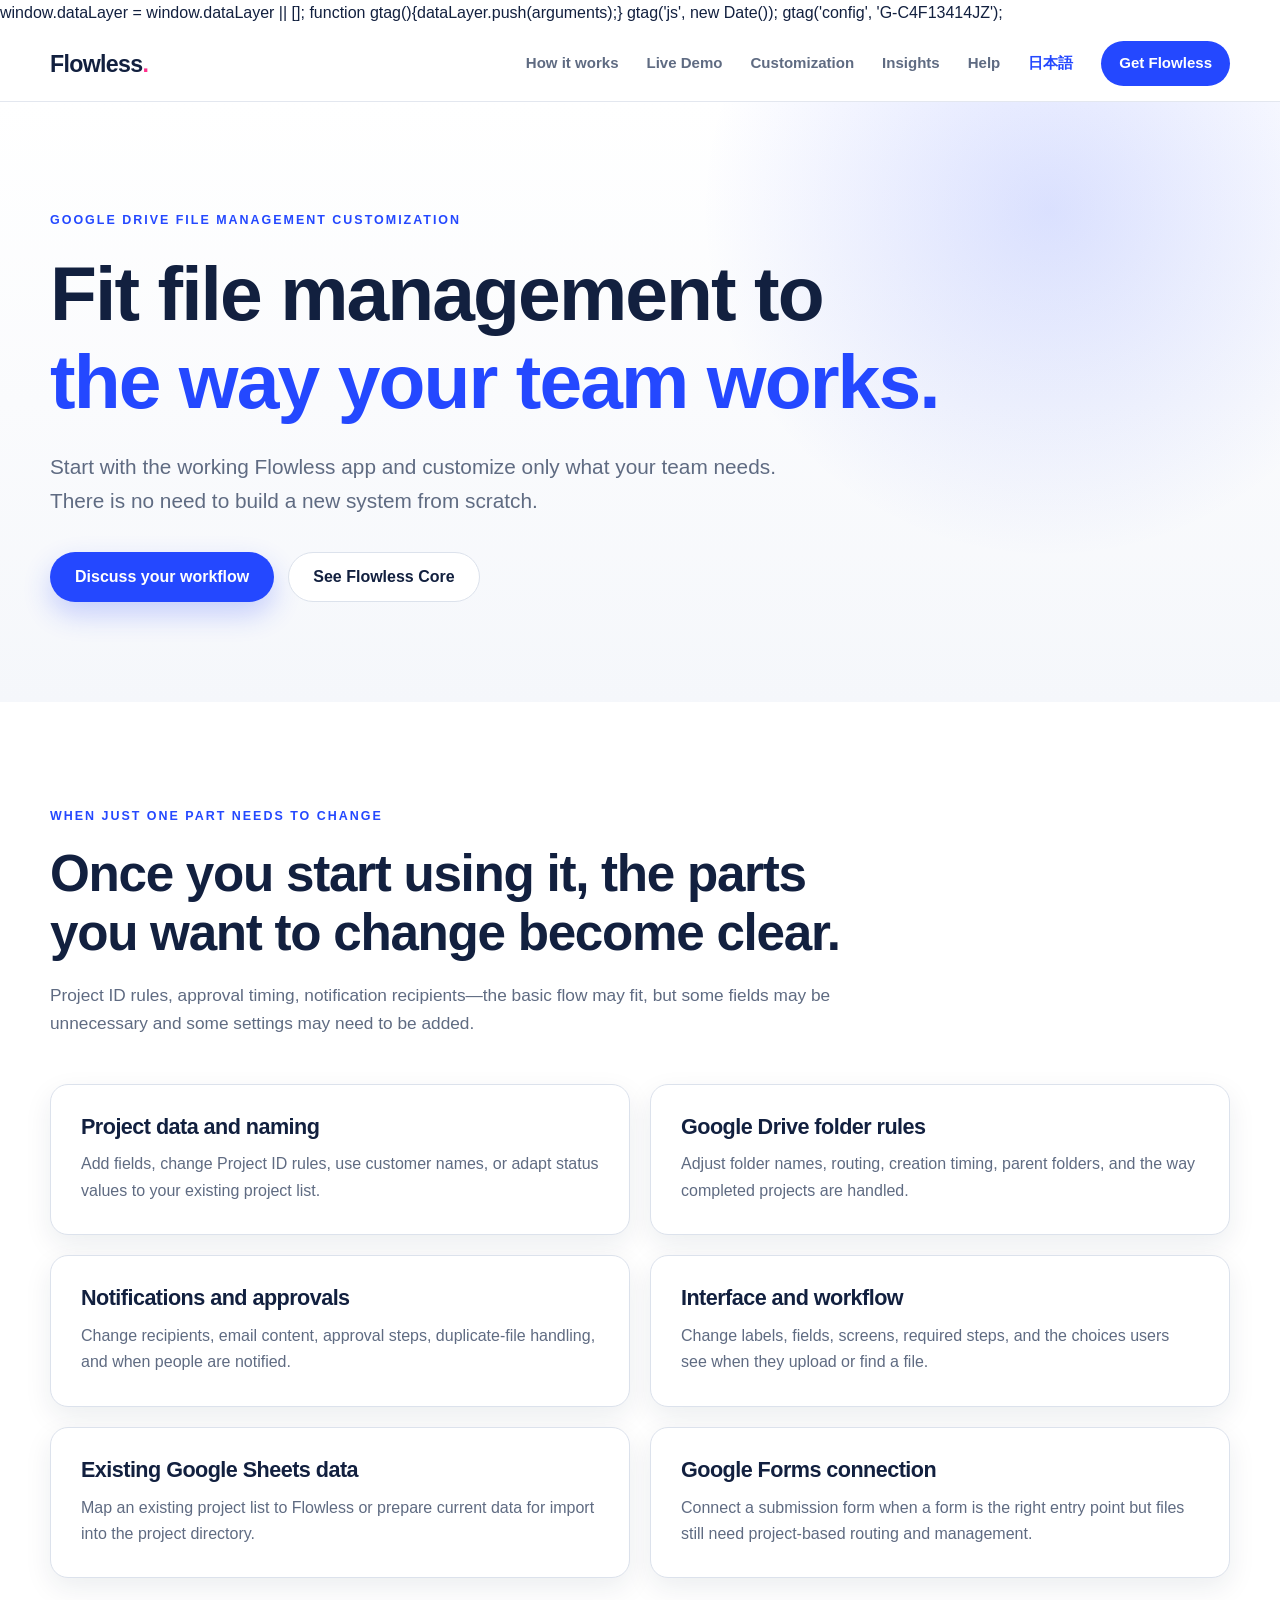
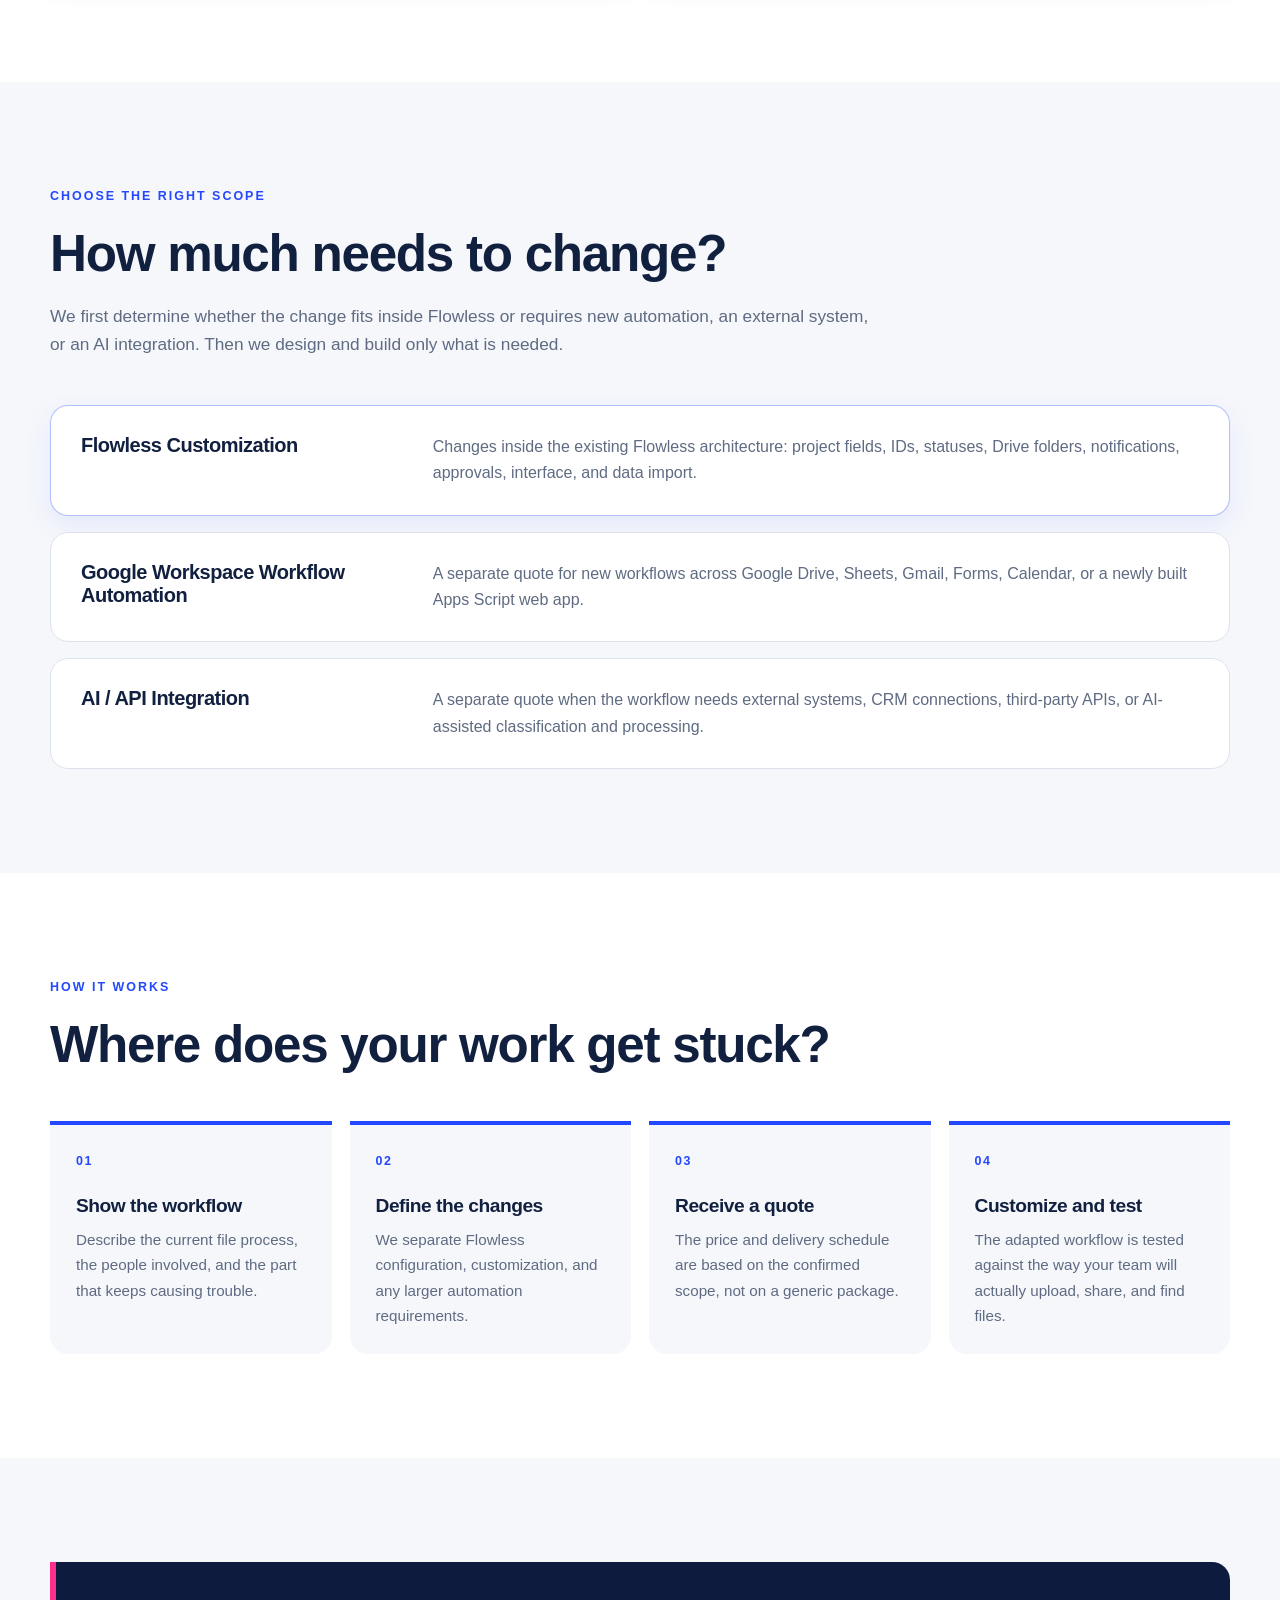
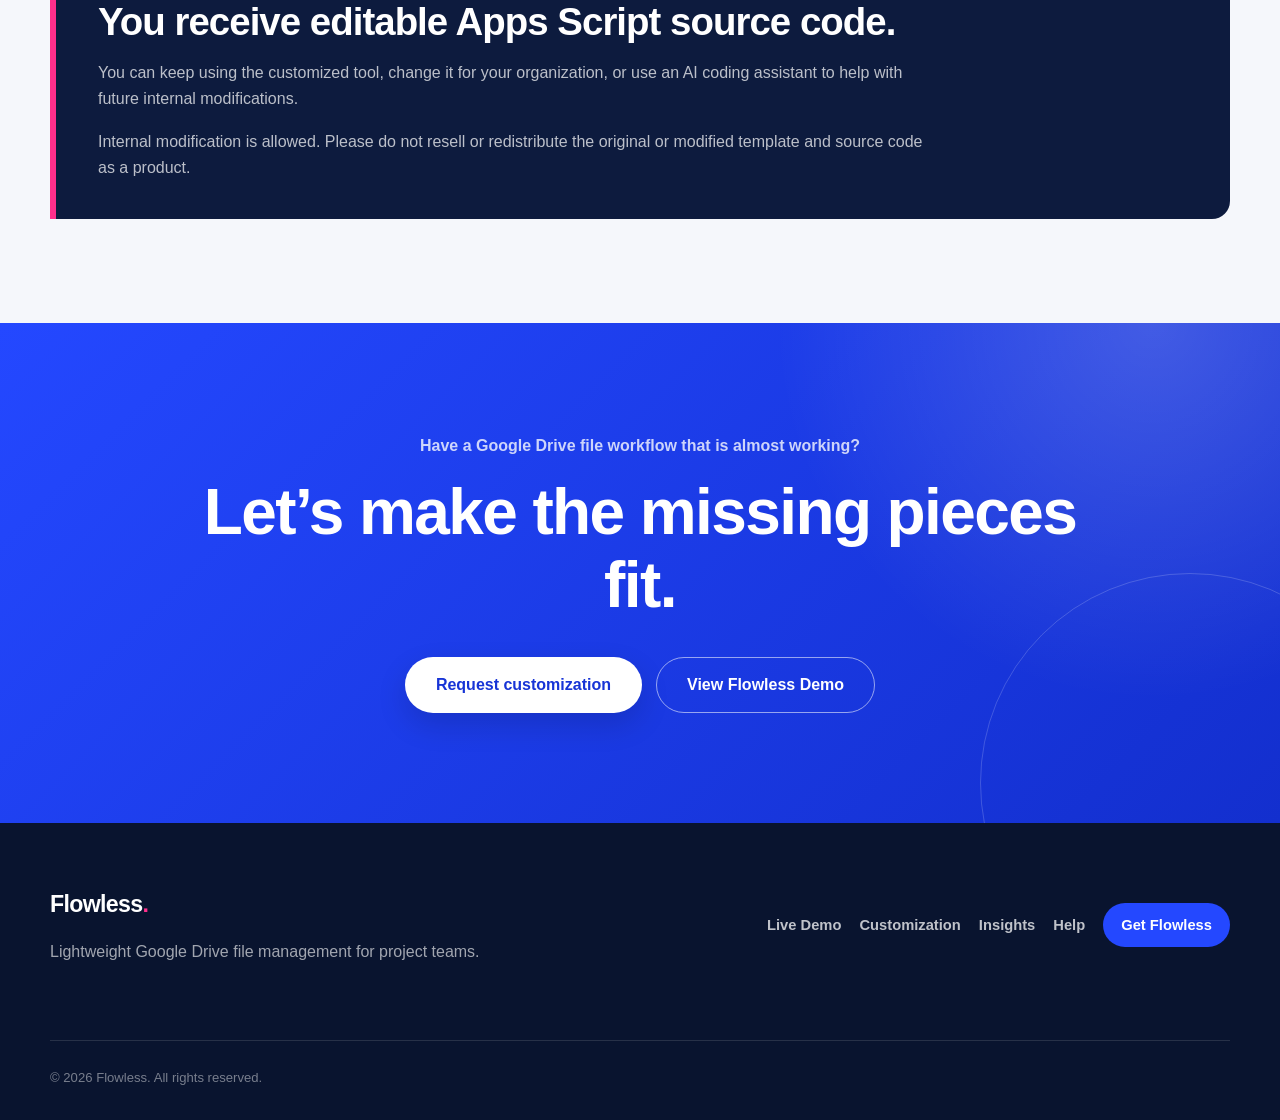
==== commit e7bad89c: "Update index.html" ====
--- a/customization/index.html
+++ b/customization/index.html
@@ -1,6 +1,21 @@
 <!DOCTYPE html>
 <html lang="en">
 <head>
+<!-- Google tag (gtag.js) -->
+<script async src="https://www.googletagmanager.com/gtag/js?id=G-98HXLH1WJT"></script>
+<script>
+  window.dataLayer = window.dataLayer || [];
+  function gtag(){dataLayer.push(arguments);}
+  gtag('js', new Date());
+
+  gtag('config', 'G-98HXLH1WJT');
+</script>
+  window.dataLayer = window.dataLayer || [];
+  function gtag(){dataLayer.push(arguments);}
+  gtag('js', new Date());
+
+  gtag('config', 'G-C4F13414JZ');
+</script>
   <meta charset="UTF-8">
   <meta name="viewport" content="width=device-width, initial-scale=1.0">
   <meta name="description" content="Customize Flowless for your project IDs, folder structure, approval steps, notifications, and Google Workspace file workflow.">
@@ -20,6 +35,7 @@
   <link rel="stylesheet" href="../css/style.css">
   <link rel="icon" type="image/png" sizes="32x32" href="../images/favicon-32.png">
   <link rel="icon" type="image/png" sizes="16x16" href="../images/favicon-16.png">
+  <link rel="apple-touch-icon" sizes="180x180" href="images/apple-touch-icon.png">
   <title>Google Drive File Management Customization | Flowless</title>
 </head>
 <body>
